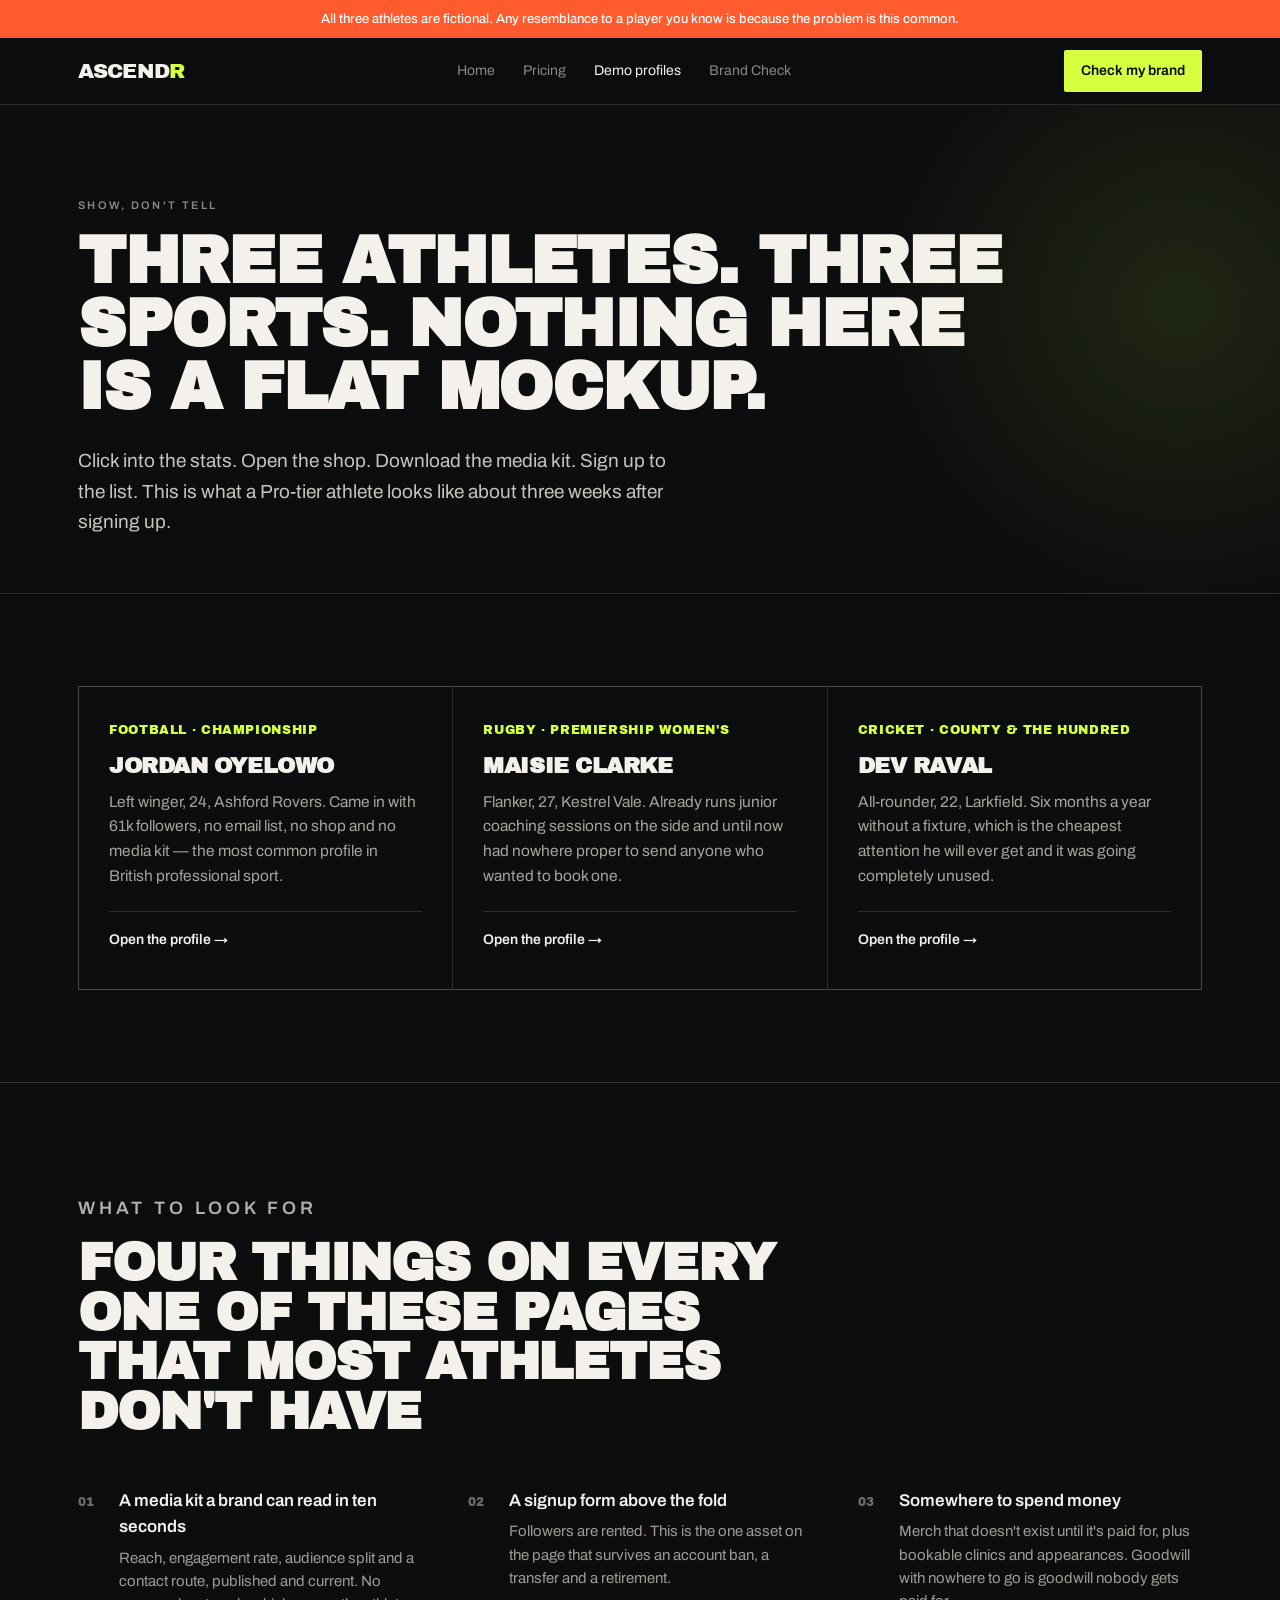
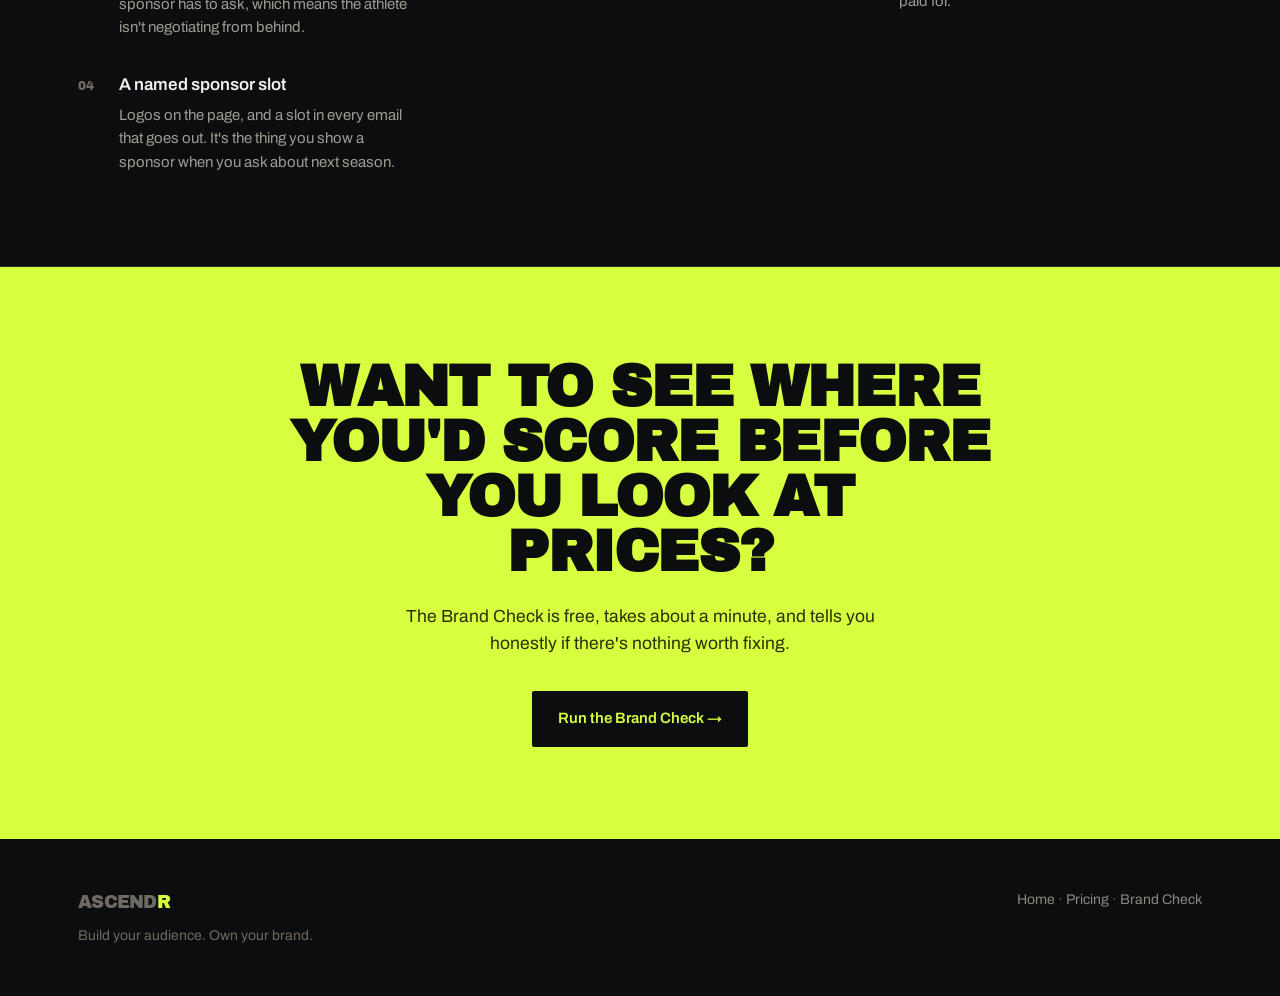
==== demo/index.html @ 395f6787 "Add pricing page with three tiers and squad/union rates" ====
<!DOCTYPE html>
<html lang="en">
<head>
<meta charset="utf-8">
<meta name="viewport" content="width=device-width, initial-scale=1">
<title>Demo profiles — Ascendr</title>
<link rel="preconnect" href="https://fonts.googleapis.com">
<link rel="preconnect" href="https://fonts.gstatic.com" crossorigin>
<link href="https://fonts.googleapis.com/css2?family=Archivo:wght@400;500;600&family=Archivo+Black&display=swap" rel="stylesheet">
<link rel="stylesheet" href="../assets/style.css">
</head>
<body>

<div class="demobar">All three athletes are fictional. Any resemblance to a player you know is because the problem is this common.</div>

<nav>
  <div class="wrap nav-in">
    <a class="logo" href="../index.html">Ascend<span>r</span></a>
    <div class="nav-links">
      <a href="../index.html">Home</a>
      <a href="../pricing.html">Pricing</a>
      <a href="index.html" class="on">Demo profiles</a>
      <a href="../check.html">Brand Check</a>
    </div>
    <a class="nav-cta" href="../check.html">Check my brand</a>
  </div>
</nav>

<header class="hero" style="padding-bottom:56px">
  <div class="wrap">
    <p class="eyebrow">Show, don't tell</p>
    <h1 style="font-size:clamp(34px,5.6vw,66px);margin-top:16px;max-width:22ch">Three athletes. Three sports. Nothing here is a flat mockup.</h1>
    <p class="hero-sub">
      Click into the stats. Open the shop. Download the media kit. Sign up to the list.
      This is what a Pro-tier athlete looks like about three weeks after signing up.
    </p>
  </div>
</header>

<section>
  <div class="wrap">
    <div class="grid g3">
      <a class="card" href="jordan-oyelowo.html" style="text-decoration:none">
        <div class="card-n">FOOTBALL · CHAMPIONSHIP</div>
        <h3>Jordan Oyelowo</h3>
        <p>Left winger, 24, Ashford Rovers. Came in with 61k followers, no email list, no shop and no media kit — the most common profile in British professional sport.</p>
        <div class="price">Open the profile →</div>
      </a>
      <a class="card" href="maisie-clarke.html" style="text-decoration:none">
        <div class="card-n">RUGBY · PREMIERSHIP WOMEN'S</div>
        <h3>Maisie Clarke</h3>
        <p>Flanker, 27, Kestrel Vale. Already runs junior coaching sessions on the side and until now had nowhere proper to send anyone who wanted to book one.</p>
        <div class="price">Open the profile →</div>
      </a>
      <a class="card" href="dev-raval.html" style="text-decoration:none">
        <div class="card-n">CRICKET · COUNTY &amp; THE HUNDRED</div>
        <h3>Dev Raval</h3>
        <p>All-rounder, 22, Larkfield. Six months a year without a fixture, which is the cheapest attention he will ever get and it was going completely unused.</p>
        <div class="price">Open the profile →</div>
      </a>
    </div>
  </div>
</section>

<section>
  <div class="wrap">
    <div class="sec-head">
      <p class="eyebrow">What to look for</p>
      <h2>Four things on every one of these pages that most athletes don't have</h2>
    </div>
    <div class="checks">
      <div class="check"><div class="check-n">01</div><div><h4>A media kit a brand can read in ten seconds</h4><p>Reach, engagement rate, audience split and a contact route, published and current. No sponsor has to ask, which means the athlete isn't negotiating from behind.</p></div></div>
      <div class="check"><div class="check-n">02</div><div><h4>A signup form above the fold</h4><p>Followers are rented. This is the one asset on the page that survives an account ban, a transfer and a retirement.</p></div></div>
      <div class="check"><div class="check-n">03</div><div><h4>Somewhere to spend money</h4><p>Merch that doesn't exist until it's paid for, plus bookable clinics and appearances. Goodwill with nowhere to go is goodwill nobody gets paid for.</p></div></div>
      <div class="check"><div class="check-n">04</div><div><h4>A named sponsor slot</h4><p>Logos on the page, and a slot in every email that goes out. It's the thing you show a sponsor when you ask about next season.</p></div></div>
    </div>
  </div>
</section>

<section class="cta">
  <div class="wrap">
    <h2>Want to see where you'd score before you look at prices?</h2>
    <p>The Brand Check is free, takes about a minute, and tells you honestly if there's nothing worth fixing.</p>
    <a class="btn" href="../check.html">Run the Brand Check →</a>
  </div>
</section>

<footer>
  <div class="wrap foot-in">
    <div>
      <div class="logo" style="font-size:18px;margin-bottom:8px">Ascend<span>r</span></div>
      <div>Build your audience. Own your brand.</div>
    </div>
    <div style="text-align:right"><a href="../index.html">Home</a> · <a href="../pricing.html">Pricing</a> · <a href="../check.html">Brand Check</a></div>
  </div>
</footer>

</body>
</html>
---- assets/style.css ----
/* Ascendr — shared stylesheet */
:root{
  --ink:#0B0D0E; --ink-2:#14181A; --ink-3:#1C2124;
  --paper:#F4F1EC; --paper-2:#E7E2D9;
  --muted:#8C8880; --muted-d:#6E6A63;
  --accent:#D6FF3F; --accent-2:#FF5B2E; --good:#5BE49B;
  --line:rgba(244,241,236,.14); --line-d:rgba(11,13,14,.13);
  --max:1180px;
}
*{box-sizing:border-box;margin:0;padding:0}
html{scroll-behavior:smooth}
body{background:var(--ink);color:var(--paper);font-family:'Archivo',system-ui,-apple-system,sans-serif;font-size:17px;line-height:1.55;-webkit-font-smoothing:antialiased}
.wrap{max-width:var(--max);margin:0 auto;padding:0 28px}
h1,h2,h3,.blk{font-family:'Archivo Black','Archivo',sans-serif;font-weight:900;letter-spacing:-.02em;line-height:.95;text-transform:uppercase}
a{color:inherit}
img{max-width:100%;display:block}

.eyebrow{font-size:11px;letter-spacing:.22em;text-transform:uppercase;color:var(--muted);font-weight:600}
.btn{display:inline-flex;align-items:center;gap:10px;background:var(--accent);color:var(--ink);padding:16px 26px;border-radius:2px;font-weight:600;font-size:15px;text-decoration:none;border:0;cursor:pointer;font-family:inherit;transition:transform .15s ease,background .15s ease}
.btn:hover{transform:translateY(-2px);background:#E4FF6B}
.btn-ghost{display:inline-flex;align-items:center;gap:10px;border:1px solid var(--line);color:var(--paper);padding:16px 26px;border-radius:2px;font-weight:600;font-size:15px;text-decoration:none;background:none;cursor:pointer;font-family:inherit;transition:border-color .15s ease}
.btn-ghost:hover{border-color:var(--paper)}
.btn-sm{padding:11px 18px;font-size:14px}

/* DEMO BANNER */
.demobar{background:var(--accent-2);color:#fff;text-align:center;font-size:13px;padding:9px 20px;font-weight:500}
.demobar a{color:#fff;text-decoration:underline;text-underline-offset:2px}

/* NAV */
nav{position:sticky;top:0;z-index:50;background:rgba(11,13,14,.88);backdrop-filter:blur(14px);border-bottom:1px solid var(--line)}
.nav-in{display:flex;align-items:center;justify-content:space-between;height:66px;gap:20px}
.logo{font-family:'Archivo Black',sans-serif;font-size:21px;letter-spacing:-.04em;text-transform:uppercase;text-decoration:none}
.logo span{color:var(--accent)}
.nav-links{display:flex;gap:28px;align-items:center;font-size:14px;color:var(--muted)}
.nav-links a{text-decoration:none;transition:color .15s}
.nav-links a:hover,.nav-links a.on{color:var(--paper)}
.nav-cta{background:var(--accent);color:var(--ink);padding:10px 17px;border-radius:2px;font-weight:600;text-decoration:none;font-size:14px;white-space:nowrap}

/* HERO */
header.hero{padding:92px 0 80px;border-bottom:1px solid var(--line);position:relative;overflow:hidden}
header.hero:after{content:"";position:absolute;right:-260px;top:-160px;width:720px;height:720px;background:radial-gradient(circle,rgba(214,255,63,.10),transparent 62%);pointer-events:none}
.hero-tag{display:inline-flex;align-items:center;gap:9px;font-size:12px;color:var(--muted);border:1px solid var(--line);padding:7px 14px;border-radius:100px;margin-bottom:32px}
.dot{width:6px;height:6px;border-radius:50%;background:var(--accent);display:inline-block}
.dot.live{animation:pulse 1.8s infinite}
@keyframes pulse{0%,100%{opacity:1}50%{opacity:.25}}
h1{font-size:clamp(42px,7.2vw,94px);max-width:16ch}
h1 em{font-style:normal;color:var(--accent)}
.hero-sub{margin-top:28px;max-width:56ch;font-size:19px;color:#C9C4BB;line-height:1.6}
.hero-btns{margin-top:38px;display:flex;gap:14px;flex-wrap:wrap}
.hero-note{margin-top:20px;font-size:13.5px;color:var(--muted-d)}

/* MARQUEE */
.strip{border-bottom:1px solid var(--line);padding:19px 0;overflow:hidden;white-space:nowrap}
.strip-in{display:inline-block;animation:slide 36s linear infinite;font-size:12px;letter-spacing:.24em;color:var(--muted-d);text-transform:uppercase;font-weight:600}
.strip-in b{color:var(--paper);font-weight:600}
.strip-in span{padding:0 24px}
@keyframes slide{from{transform:translateX(0)}to{transform:translateX(-50%)}}

/* SECTIONS */
section{padding:92px 0;border-bottom:1px solid var(--line)}
.sec-head{max-width:70ch;margin-bottom:52px}
.sec-head h2{font-size:clamp(29px,4.2vw,52px);margin-top:16px}
.sec-head p{margin-top:20px;color:#B5B0A7;font-size:18px;max-width:60ch}

/* LIGHT SECTION */
.light{background:var(--paper);color:var(--ink);border-bottom:none}
.light .eyebrow{color:var(--muted-d)}
.truth-quote{font-family:'Archivo Black',sans-serif;text-transform:uppercase;font-size:clamp(29px,4.8vw,58px);line-height:1;letter-spacing:-.025em;max-width:20ch;margin-top:18px}
.truth-quote b{color:var(--accent-2)}
.truth-body{margin-top:32px;max-width:56ch;color:#3A3833;font-size:18px}
.truth-body p+p{margin-top:15px}

/* CARD GRID */
.grid{display:grid;gap:1px;background:var(--line);border:1px solid var(--line)}
.g2{grid-template-columns:repeat(auto-fit,minmax(320px,1fr))}
.g3{grid-template-columns:repeat(auto-fit,minmax(280px,1fr))}
.card{background:var(--ink);padding:34px 30px 38px;transition:background .18s ease}
.card:hover{background:var(--ink-2)}
.card-n{font-family:'Archivo Black',sans-serif;font-size:12.5px;color:var(--accent);letter-spacing:.05em}
.card h3{font-size:22px;margin:15px 0 13px}
.card p{color:#A9A49B;font-size:15.5px;line-height:1.6}
.card .price{margin-top:22px;padding-top:17px;border-top:1px solid var(--line);font-size:14px;color:var(--paper);font-weight:600}
.card .price span{color:var(--muted-d);font-weight:400}
.card.feat{background:var(--ink-2);outline:1px solid rgba(214,255,63,.35);outline-offset:-1px}

/* CHECKLIST */
.checks{display:grid;grid-template-columns:repeat(auto-fit,minmax(300px,1fr));gap:32px 46px}
.check{display:flex;gap:17px;align-items:flex-start}
.check-n{font-family:'Archivo Black',sans-serif;font-size:12px;color:var(--muted-d);padding-top:5px;min-width:24px}
.check h4{font-size:17px;font-weight:600;margin-bottom:6px}
.check p{color:#A09B93;font-size:15px;line-height:1.55}

/* TABLE */
.cmp{width:100%;border-collapse:collapse;font-size:15.5px}
.cmp th{text-align:left;font-size:11px;letter-spacing:.18em;text-transform:uppercase;color:var(--muted-d);font-weight:600;padding:0 18px 15px 0;border-bottom:1px solid var(--line)}
.cmp td{padding:19px 18px 19px 0;border-bottom:1px solid var(--line);vertical-align:top;color:#B5B0A7}
.cmp td:first-child{color:var(--paper);font-weight:600}
.cmp tr.us td{color:var(--paper)}
.cmp tr.us td:first-child{color:var(--accent)}
.cut{color:var(--accent-2);font-weight:600}
.keep{color:var(--accent);font-weight:600}

/* CTA */
.cta{background:var(--accent);color:var(--ink);text-align:center;border-bottom:none}
.cta h2{font-size:clamp(29px,5vw,58px);max-width:18ch;margin:0 auto}
.cta p{margin:24px auto 0;max-width:50ch;color:#2C3006;font-size:17.5px}
.cta .btn{background:var(--ink);color:var(--accent);margin-top:34px}
.cta .btn:hover{background:#22282A}
.cta small{display:block;margin-top:20px;color:#4A4F14;font-size:13.5px}

footer{padding:50px 0;font-size:14px;color:var(--muted-d)}
.foot-in{display:flex;justify-content:space-between;gap:24px;flex-wrap:wrap;align-items:flex-start}
.foot-in a{color:var(--muted);text-decoration:none}
.foot-in a:hover{color:var(--paper)}

/* ===== BRAND CHECK ===== */
.checkbox-form{display:flex;gap:12px;flex-wrap:wrap;margin-top:8px}
.field{flex:1 1 320px;position:relative}
.field input{width:100%;background:var(--ink-2);border:1px solid var(--line);color:var(--paper);padding:17px 18px;font-family:inherit;font-size:16px;border-radius:2px;outline:none}
.field input:focus{border-color:var(--accent)}
.field input::placeholder{color:var(--muted-d)}
.hint{margin-top:12px;font-size:13.5px;color:var(--muted-d)}
.hint b{color:var(--muted);font-weight:500}
.chips{display:flex;gap:8px;flex-wrap:wrap;margin-top:16px}
.chip{background:var(--ink-2);border:1px solid var(--line);color:var(--muted);font-size:13px;padding:7px 13px;border-radius:100px;cursor:pointer;font-family:inherit;transition:.15s}
.chip:hover{border-color:var(--accent);color:var(--paper)}

#stage{margin-top:44px}
.hidden{display:none !important}
.crawl{border:1px solid var(--line);background:var(--ink-2);padding:30px}
.crawl-line{display:flex;align-items:center;gap:12px;font-size:14.5px;color:var(--muted-d);padding:7px 0;font-variant-numeric:tabular-nums}
.crawl-line.done{color:var(--paper)}
.crawl-line .tick{width:16px;color:var(--accent)}
.bar{height:3px;background:var(--line);margin-top:20px;overflow:hidden}
.bar i{display:block;height:100%;background:var(--accent);width:0;transition:width .35s ease}

/* REPORT */
.report{border:1px solid var(--line)}
.rep-top{display:flex;flex-wrap:wrap;gap:30px;align-items:center;justify-content:space-between;padding:32px;background:var(--ink-2);border-bottom:1px solid var(--line)}
.score-ring{position:relative;width:132px;height:132px;flex:0 0 auto}
.score-ring svg{transform:rotate(-90deg)}
.score-ring .val{position:absolute;inset:0;display:flex;flex-direction:column;align-items:center;justify-content:center}
.score-ring .val b{font-family:'Archivo Black',sans-serif;font-size:38px;line-height:1}
.score-ring .val small{font-size:10px;letter-spacing:.18em;color:var(--muted-d);text-transform:uppercase;margin-top:3px}
.rep-who h3{font-size:26px}
.rep-who .sub{color:var(--muted);font-size:15px;margin-top:8px}
.verdict{margin-top:14px;font-size:16.5px;color:var(--paper);max-width:46ch;line-height:1.5}
.pillar{padding:26px 32px;border-bottom:1px solid var(--line)}
.pillar:last-child{border-bottom:none}
.p-head{display:flex;align-items:center;gap:16px;flex-wrap:wrap}
.p-head h4{font-size:16.5px;font-weight:600;flex:1 1 auto}
.p-score{font-family:'Archivo Black',sans-serif;font-size:15px;min-width:52px;text-align:right}
.pbar{height:6px;background:rgba(244,241,236,.09);margin-top:14px;overflow:hidden;border-radius:99px}
.pbar i{display:block;height:100%;width:0;border-radius:99px;transition:width .9s cubic-bezier(.2,.8,.2,1)}
.evidence{margin-top:14px;font-size:14.5px;color:#A09B93;line-height:1.6;border-left:2px solid var(--line);padding-left:14px}
.evidence b{color:var(--paper);font-weight:600}
.s-bad{color:var(--accent-2)} .fill-bad{background:var(--accent-2)}
.s-mid{color:#FFC93F} .fill-mid{background:#FFC93F}
.s-good{color:var(--good)} .fill-good{background:var(--good)}
.rep-foot{padding:32px;background:var(--ink-2);border-top:1px solid var(--line)}
.rep-foot .blk{font-size:19px;margin-bottom:12px}
.rep-foot p{color:#A9A49B;max-width:64ch;font-size:15.5px}
.money{margin-top:24px;display:grid;grid-template-columns:repeat(auto-fit,minmax(190px,1fr));gap:1px;background:var(--line);border:1px solid var(--line)}
.money div{background:var(--ink);padding:20px}
.money b{display:block;font-family:'Archivo Black',sans-serif;font-size:24px;color:var(--accent)}
.money span{font-size:13px;color:var(--muted-d);display:block;margin-top:6px;line-height:1.45}

/* ===== ATHLETE PROFILE DEMO ===== */
.ap-nav{background:#101315;border-bottom:1px solid var(--line)}
.ap-nav .nav-in{height:62px}
.ap-name{font-family:'Archivo Black',sans-serif;font-size:17px;letter-spacing:-.03em;text-transform:uppercase;text-decoration:none}
.ap-hero{padding:74px 0 64px;border-bottom:1px solid var(--line);background:linear-gradient(160deg,#14181A,#0B0D0E 62%)}
.ap-pos{font-size:12px;letter-spacing:.2em;text-transform:uppercase;color:var(--accent);font-weight:600}
.ap-hero h1{font-size:clamp(38px,6.4vw,80px);margin-top:16px}
.ap-club{margin-top:18px;color:#B5B0A7;font-size:18px}
.ap-actions{margin-top:32px;display:flex;gap:12px;flex-wrap:wrap}
.stats{display:grid;grid-template-columns:repeat(auto-fit,minmax(130px,1fr));gap:1px;background:var(--line);border:1px solid var(--line);margin-top:44px}
.stat{background:var(--ink);padding:22px 20px}
.stat b{font-family:'Archivo Black',sans-serif;font-size:30px;display:block;line-height:1}
.stat span{font-size:11px;letter-spacing:.14em;text-transform:uppercase;color:var(--muted-d);display:block;margin-top:9px}
.prose{max-width:62ch;color:#B5B0A7;font-size:17.5px}
.prose p+p{margin-top:16px}
.kit{display:grid;grid-template-columns:repeat(auto-fit,minmax(150px,1fr));gap:1px;background:var(--line);border:1px solid var(--line)}
.kit div{background:var(--ink-2);padding:22px}
.kit b{display:block;font-family:'Archivo Black',sans-serif;font-size:23px;color:var(--paper)}
.kit span{font-size:11px;letter-spacing:.14em;text-transform:uppercase;color:var(--muted-d);display:block;margin-top:8px}
.shop{display:grid;grid-template-columns:repeat(auto-fit,minmax(210px,1fr));gap:20px}
.item{border:1px solid var(--line);background:var(--ink-2)}
.item .ph{height:180px;display:flex;align-items:center;justify-content:center;font-family:'Archivo Black',sans-serif;font-size:13px;letter-spacing:.1em;color:rgba(244,241,236,.28);background:repeating-linear-gradient(45deg,#181D20,#181D20 12px,#14181A 12px,#14181A 24px);text-align:center;padding:16px}
.item .meta{padding:16px 18px}
.item .meta b{display:block;font-size:15px;font-weight:600}
.item .meta span{display:block;color:var(--accent);font-size:14px;margin-top:6px}
.signup{border:1px solid var(--line);background:var(--ink-2);padding:34px}
.sponsors{display:flex;gap:14px;flex-wrap:wrap;margin-top:24px}
.sp{border:1px solid var(--line);padding:16px 24px;font-family:'Archivo Black',sans-serif;font-size:13px;letter-spacing:.08em;color:rgba(244,241,236,.5)}
.note-ok{color:var(--good);font-size:14px;margin-top:14px}

.tiny{font-size:13px;color:var(--muted-d)}
@media (max-width:700px){
  .nav-links{display:none}
  section{padding:64px 0}
  header.hero{padding:58px 0 52px}
  .rep-top{padding:24px}
  .pillar{padding:22px 24px}
  .cmp{font-size:14px}
}
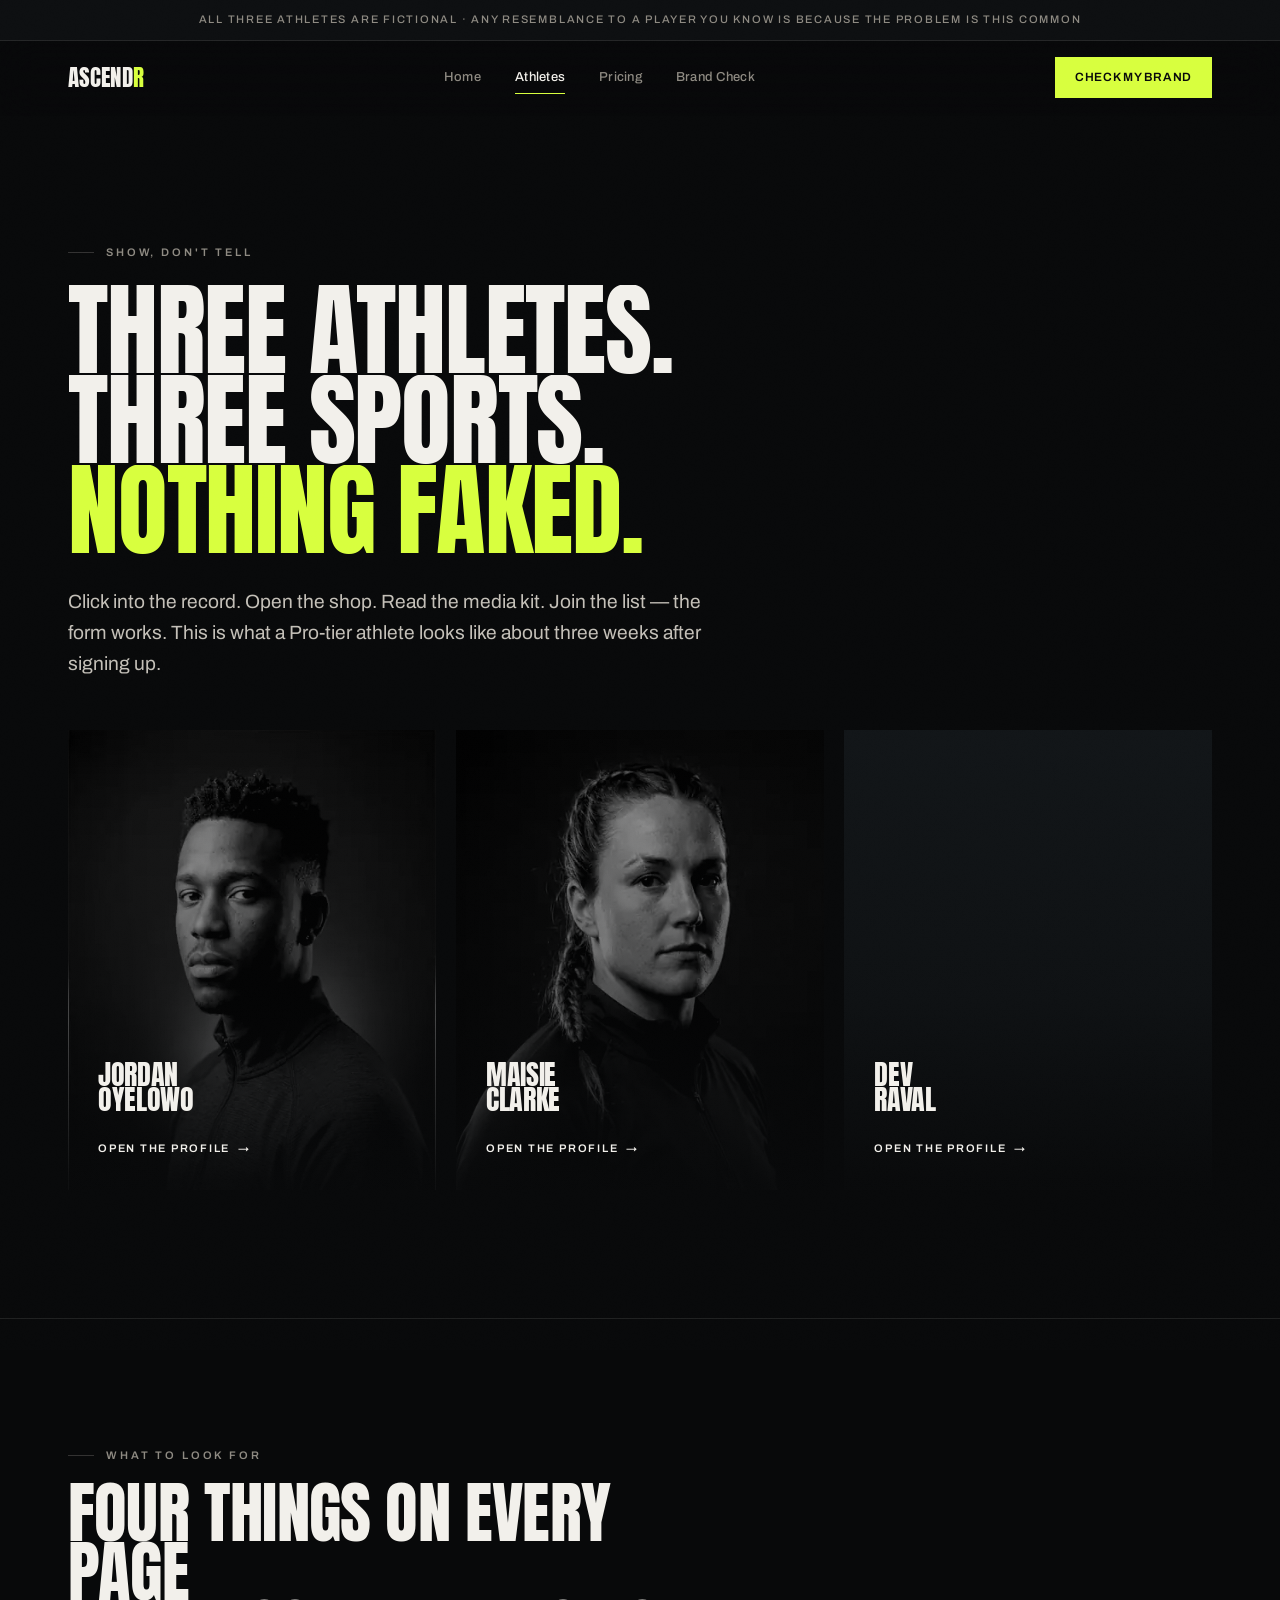
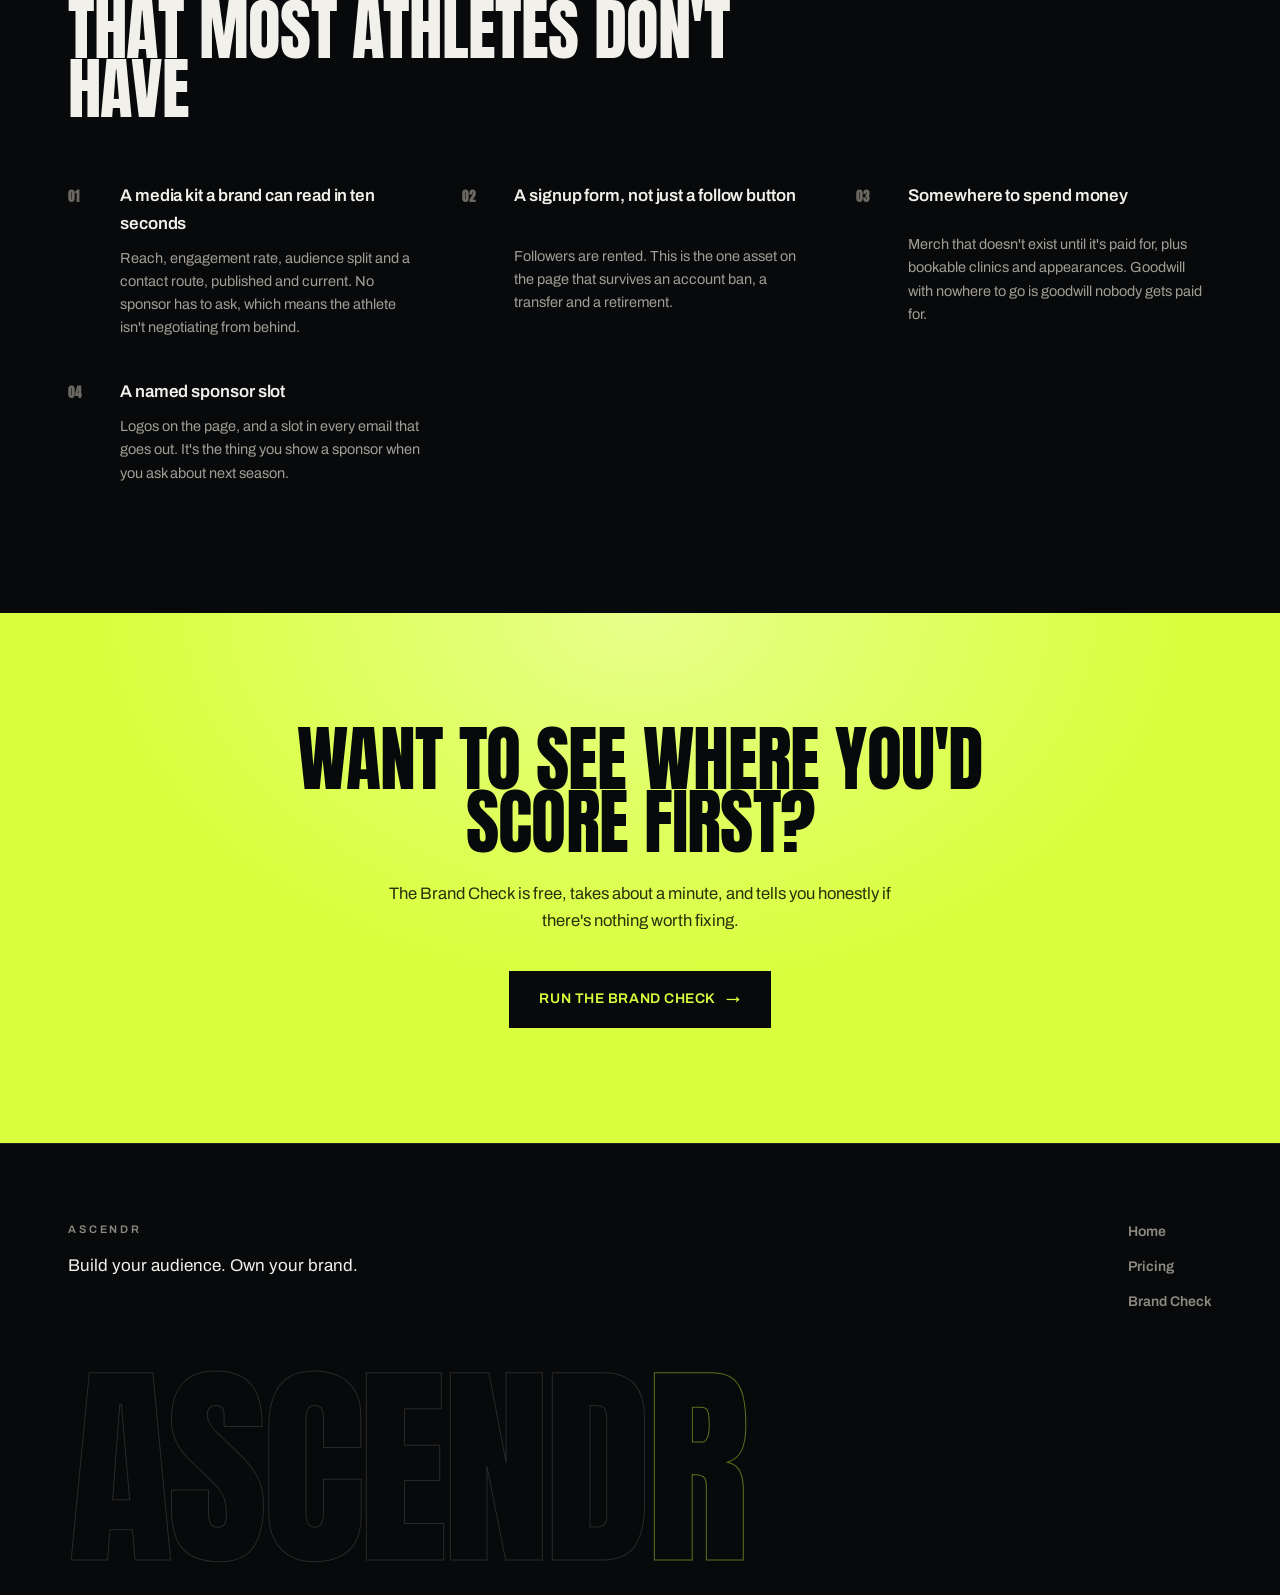
==== commit 388b4be2: "Rebuild landing, Brand Check and demo index pages" ====
--- a/demo/index.html
+++ b/demo/index.html
@@ -3,97 +3,121 @@
 <head>
 <meta charset="utf-8">
 <meta name="viewport" content="width=device-width, initial-scale=1">
-<title>Demo profiles — Ascendr</title>
+<title>The athletes — Ascendr</title>
+<meta name="description" content="Three athletes, three sports, three fully built profiles. Nothing here is a flat mockup.">
+<meta name="theme-color" content="#08090A">
 <link rel="preconnect" href="https://fonts.googleapis.com">
 <link rel="preconnect" href="https://fonts.gstatic.com" crossorigin>
-<link href="https://fonts.googleapis.com/css2?family=Archivo:wght@400;500;600&family=Archivo+Black&display=swap" rel="stylesheet">
+<link href="https://fonts.googleapis.com/css2?family=Anton&family=Archivo:wght@400;500;600&family=Instrument+Serif:ital@1&display=swap" rel="stylesheet">
+<link rel="stylesheet" href="../assets/img.css">
 <link rel="stylesheet" href="../assets/style.css">
 </head>
 <body>
 
-<div class="demobar">All three athletes are fictional. Any resemblance to a player you know is because the problem is this common.</div>
+<div class="demobar">All three athletes are fictional · any resemblance to a player you know is because the problem is this common</div>
 
-<nav>
+<nav class="nav">
   <div class="wrap nav-in">
-    <a class="logo" href="../index.html">Ascend<span>r</span></a>
+    <a class="mark" href="../index.html">ASCEND<i>R</i></a>
     <div class="nav-links">
       <a href="../index.html">Home</a>
+      <a href="index.html" class="on">Athletes</a>
       <a href="../pricing.html">Pricing</a>
-      <a href="index.html" class="on">Demo profiles</a>
       <a href="../check.html">Brand Check</a>
     </div>
     <a class="nav-cta" href="../check.html">Check my brand</a>
   </div>
 </nav>
 
-<header class="hero" style="padding-bottom:56px">
+<header class="sec" style="padding-bottom:clamp(36px,4vw,52px)">
   <div class="wrap">
-    <p class="eyebrow">Show, don't tell</p>
-    <h1 style="font-size:clamp(34px,5.6vw,66px);margin-top:16px;max-width:22ch">Three athletes. Three sports. Nothing here is a flat mockup.</h1>
-    <p class="hero-sub">
-      Click into the stats. Open the shop. Download the media kit. Sign up to the list.
+    <p class="eyebrow" style="margin-bottom:24px">Show, don't tell</p>
+    <h1 data-lines style="max-width:18ch">
+      <span class="mline"><span>Three athletes.</span></span>
+      <span class="mline"><span>Three sports.</span></span>
+      <span class="mline"><span class="lime">Nothing faked.</span></span>
+    </h1>
+    <p class="lede" data-rv="0.45" style="margin-top:30px">
+      Click into the record. Open the shop. Read the media kit. Join the list — the form works.
       This is what a Pro-tier athlete looks like about three weeks after signing up.
     </p>
   </div>
 </header>
 
-<section>
+<section class="sec" style="padding-top:0;border-top:none">
   <div class="wrap">
-    <div class="grid g3">
-      <a class="card" href="jordan-oyelowo.html" style="text-decoration:none">
-        <div class="card-n">FOOTBALL · CHAMPIONSHIP</div>
-        <h3>Jordan Oyelowo</h3>
-        <p>Left winger, 24, Ashford Rovers. Came in with 61k followers, no email list, no shop and no media kit — the most common profile in British professional sport.</p>
-        <div class="price">Open the profile →</div>
+    <div class="roster">
+      <a class="ath" href="jordan-oyelowo.html" data-rv="0.05">
+        <div class="ath-img j"></div>
+        <div class="ath-txt">
+          <p class="ath-tag">Football · Championship</p>
+          <h3>Jordan<br>Oyelowo</h3>
+          <p>Left winger, 24, Ashford Rovers. Came in with 61k followers, no email list, no shop and no media kit — the most common profile in British professional sport.</p>
+          <span class="ath-go">Open the profile <span class="arw">→</span></span>
+        </div>
       </a>
-      <a class="card" href="maisie-clarke.html" style="text-decoration:none">
-        <div class="card-n">RUGBY · PREMIERSHIP WOMEN'S</div>
-        <h3>Maisie Clarke</h3>
-        <p>Flanker, 27, Kestrel Vale. Already runs junior coaching sessions on the side and until now had nowhere proper to send anyone who wanted to book one.</p>
-        <div class="price">Open the profile →</div>
+      <a class="ath" href="maisie-clarke.html" data-rv="0.14">
+        <div class="ath-img m"></div>
+        <div class="ath-txt">
+          <p class="ath-tag">Rugby · Premiership Women's</p>
+          <h3>Maisie<br>Clarke</h3>
+          <p>Flanker, 27, Kestrel Vale. Already runs junior coaching on a Saturday and until now had nowhere proper to send anyone who wanted to book one.</p>
+          <span class="ath-go">Open the profile <span class="arw">→</span></span>
+        </div>
       </a>
-      <a class="card" href="dev-raval.html" style="text-decoration:none">
-        <div class="card-n">CRICKET · COUNTY &amp; THE HUNDRED</div>
-        <h3>Dev Raval</h3>
-        <p>All-rounder, 22, Larkfield. Six months a year without a fixture, which is the cheapest attention he will ever get and it was going completely unused.</p>
-        <div class="price">Open the profile →</div>
+      <a class="ath" href="dev-raval.html" data-rv="0.23">
+        <div class="ath-img d"></div>
+        <div class="ath-txt">
+          <p class="ath-tag">Cricket · County &amp; The Hundred</p>
+          <h3>Dev<br>Raval</h3>
+          <p>All-rounder, 22, Larkfield. Six months a year without a fixture, which is the cheapest attention he'll ever get and it was going completely unused.</p>
+          <span class="ath-go">Open the profile <span class="arw">→</span></span>
+        </div>
       </a>
     </div>
   </div>
 </section>
 
-<section>
+<section class="sec">
   <div class="wrap">
-    <div class="sec-head">
-      <p class="eyebrow">What to look for</p>
-      <h2>Four things on every one of these pages that most athletes don't have</h2>
+    <div class="shead">
+      <p class="eyebrow" data-rv>What to look for</p>
+      <h2 data-rv="0.06">Four things on every page<br>that most athletes don't have</h2>
     </div>
-    <div class="checks">
-      <div class="check"><div class="check-n">01</div><div><h4>A media kit a brand can read in ten seconds</h4><p>Reach, engagement rate, audience split and a contact route, published and current. No sponsor has to ask, which means the athlete isn't negotiating from behind.</p></div></div>
-      <div class="check"><div class="check-n">02</div><div><h4>A signup form above the fold</h4><p>Followers are rented. This is the one asset on the page that survives an account ban, a transfer and a retirement.</p></div></div>
-      <div class="check"><div class="check-n">03</div><div><h4>Somewhere to spend money</h4><p>Merch that doesn't exist until it's paid for, plus bookable clinics and appearances. Goodwill with nowhere to go is goodwill nobody gets paid for.</p></div></div>
-      <div class="check"><div class="check-n">04</div><div><h4>A named sponsor slot</h4><p>Logos on the page, and a slot in every email that goes out. It's the thing you show a sponsor when you ask about next season.</p></div></div>
+    <div class="six">
+      <div class="si" data-rv><b>01</b><h4>A media kit a brand can read in ten seconds</h4><p>Reach, engagement rate, audience split and a contact route, published and current. No sponsor has to ask, which means the athlete isn't negotiating from behind.</p></div>
+      <div class="si" data-rv="0.05"><b>02</b><h4>A signup form, not just a follow button</h4><p>Followers are rented. This is the one asset on the page that survives an account ban, a transfer and a retirement.</p></div>
+      <div class="si" data-rv="0.1"><b>03</b><h4>Somewhere to spend money</h4><p>Merch that doesn't exist until it's paid for, plus bookable clinics and appearances. Goodwill with nowhere to go is goodwill nobody gets paid for.</p></div>
+      <div class="si" data-rv="0.15"><b>04</b><h4>A named sponsor slot</h4><p>Logos on the page, and a slot in every email that goes out. It's the thing you show a sponsor when you ask about next season.</p></div>
     </div>
   </div>
 </section>
 
 <section class="cta">
   <div class="wrap">
-    <h2>Want to see where you'd score before you look at prices?</h2>
-    <p>The Brand Check is free, takes about a minute, and tells you honestly if there's nothing worth fixing.</p>
-    <a class="btn" href="../check.html">Run the Brand Check →</a>
+    <h2 data-rv>Want to see where you'd score first?</h2>
+    <p data-rv="0.06">The Brand Check is free, takes about a minute, and tells you honestly if there's nothing worth fixing.</p>
+    <a class="btn" href="../check.html" data-rv="0.12"><span>Run the Brand Check</span><span class="arw">→</span></a>
   </div>
 </section>
 
-<footer>
-  <div class="wrap foot-in">
-    <div>
-      <div class="logo" style="font-size:18px;margin-bottom:8px">Ascend<span>r</span></div>
-      <div>Build your audience. Own your brand.</div>
+<footer class="foot">
+  <div class="wrap">
+    <div class="foot-grid">
+      <div style="max-width:44ch">
+        <p class="eyebrow nb" style="margin-bottom:14px">Ascendr</p>
+        <p style="font-size:17px">Build your audience. Own your brand.</p>
+      </div>
+      <div class="foot-links">
+        <a href="../index.html" class="tl">Home</a>
+        <a href="../pricing.html" class="tl">Pricing</a>
+        <a href="../check.html" class="tl">Brand Check</a>
+      </div>
     </div>
-    <div style="text-align:right"><a href="../index.html">Home</a> · <a href="../pricing.html">Pricing</a> · <a href="../check.html">Brand Check</a></div>
+    <div class="foot-mark">ASCEND<i>R</i></div>
   </div>
 </footer>
 
+<script src="../assets/app.js"></script>
 </body>
 </html>
--- a/assets/img.css
+++ b/assets/img.css
@@ -0,0 +1,6 @@
+:root{
+  --img-hero:url([data-uri]);
+  --img-jordan:url([data-uri]);
+  --img-maisie:url([data-uri]);
+  --img-dev:url([data-uri]);
+}
--- a/assets/style.css
+++ b/assets/style.css
@@ -1,206 +1,484 @@
-/* Ascendr — shared stylesheet */
+/* ==========================================================================
+   ASCENDR — design system
+   Dark editorial / cinematic sports campaign.
+   Type: Anton (display) · Archivo (UI + body) · Instrument Serif (editorial)
+   ========================================================================== */
+
 :root{
-  --ink:#0B0D0E; --ink-2:#14181A; --ink-3:#1C2124;
-  --paper:#F4F1EC; --paper-2:#E7E2D9;
-  --muted:#8C8880; --muted-d:#6E6A63;
-  --accent:#D6FF3F; --accent-2:#FF5B2E; --good:#5BE49B;
-  --line:rgba(244,241,236,.14); --line-d:rgba(11,13,14,.13);
-  --max:1180px;
-}
-*{box-sizing:border-box;margin:0;padding:0}
-html{scroll-behavior:smooth}
-body{background:var(--ink);color:var(--paper);font-family:'Archivo',system-ui,-apple-system,sans-serif;font-size:17px;line-height:1.55;-webkit-font-smoothing:antialiased}
-.wrap{max-width:var(--max);margin:0 auto;padding:0 28px}
-h1,h2,h3,.blk{font-family:'Archivo Black','Archivo',sans-serif;font-weight:900;letter-spacing:-.02em;line-height:.95;text-transform:uppercase}
-a{color:inherit}
-img{max-width:100%;display:block}
-
-.eyebrow{font-size:11px;letter-spacing:.22em;text-transform:uppercase;color:var(--muted);font-weight:600}
-.btn{display:inline-flex;align-items:center;gap:10px;background:var(--accent);color:var(--ink);padding:16px 26px;border-radius:2px;font-weight:600;font-size:15px;text-decoration:none;border:0;cursor:pointer;font-family:inherit;transition:transform .15s ease,background .15s ease}
-.btn:hover{transform:translateY(-2px);background:#E4FF6B}
-.btn-ghost{display:inline-flex;align-items:center;gap:10px;border:1px solid var(--line);color:var(--paper);padding:16px 26px;border-radius:2px;font-weight:600;font-size:15px;text-decoration:none;background:none;cursor:pointer;font-family:inherit;transition:border-color .15s ease}
-.btn-ghost:hover{border-color:var(--paper)}
-.btn-sm{padding:11px 18px;font-size:14px}
-
-/* DEMO BANNER */
-.demobar{background:var(--accent-2);color:#fff;text-align:center;font-size:13px;padding:9px 20px;font-weight:500}
-.demobar a{color:#fff;text-decoration:underline;text-underline-offset:2px}
-
-/* NAV */
-nav{position:sticky;top:0;z-index:50;background:rgba(11,13,14,.88);backdrop-filter:blur(14px);border-bottom:1px solid var(--line)}
-.nav-in{display:flex;align-items:center;justify-content:space-between;height:66px;gap:20px}
-.logo{font-family:'Archivo Black',sans-serif;font-size:21px;letter-spacing:-.04em;text-transform:uppercase;text-decoration:none}
-.logo span{color:var(--accent)}
-.nav-links{display:flex;gap:28px;align-items:center;font-size:14px;color:var(--muted)}
-.nav-links a{text-decoration:none;transition:color .15s}
+  /* ink */
+  --ink:#08090A;
+  --ink-1:#0D0F11;
+  --ink-2:#13171A;
+  --ink-3:#1B2024;
+  --hair:rgba(240,238,233,.10);
+  --hair-2:rgba(240,238,233,.18);
+
+  /* paper */
+  --paper:#F2F0EB;
+  --paper-2:#E4E0D7;
+  --mute:#8E8A82;
+  --mute-2:#6B6862;
+
+  /* accent */
+  --lime:#D8FF3E;
+  --lime-d:#B9E017;
+  --ember:#FF5B2E;
+  --mint:#5BE49B;
+  --amber:#FFC93F;
+
+  --max:1240px;
+  --gut:clamp(20px,4vw,48px);
+
+  /* type scale */
+  --t-mega:clamp(52px,11.5vw,168px);
+  --t-h1:clamp(42px,8vw,110px);
+  --t-h2:clamp(32px,5.2vw,74px);
+  --t-h3:clamp(24px,3vw,38px);
+  --t-body:clamp(16px,1.05vw,18px);
+
+  --ease:cubic-bezier(.16,1,.3,1);
+  --ease-io:cubic-bezier(.65,.05,.36,1);
+}
+
+*,*::before,*::after{box-sizing:border-box;margin:0;padding:0}
+html{-webkit-text-size-adjust:100%}
+@media (prefers-reduced-motion:no-preference){html{scroll-behavior:smooth}}
+
+body{
+  background:var(--ink);
+  color:var(--paper);
+  font-family:'Archivo',system-ui,-apple-system,sans-serif;
+  font-size:var(--t-body);
+  line-height:1.6;
+  font-weight:400;
+  -webkit-font-smoothing:antialiased;
+  overflow-x:hidden;
+}
+
+a{color:inherit;text-decoration:none}
+img{display:block;max-width:100%}
+::selection{background:var(--lime);color:var(--ink)}
+
+.wrap{max-width:var(--max);margin:0 auto;padding:0 var(--gut)}
+.wide{max-width:1560px;margin:0 auto;padding:0 var(--gut)}
+
+/* ---------- FILM GRAIN ---------- */
+body::before{
+  content:"";position:fixed;inset:-50%;z-index:9998;pointer-events:none;
+  background-image:url("data:image/svg+xml,%3Csvg xmlns='http://www.w3.org/2000/svg' width='220' height='220'%3E%3Cfilter id='n'%3E%3CfeTurbulence type='fractalNoise' baseFrequency='.85' numOctaves='3' stitchTiles='stitch'/%3E%3CfeColorMatrix type='saturate' values='0'/%3E%3C/filter%3E%3Crect width='220' height='220' filter='url(%23n)' opacity='.55'/%3E%3C/svg%3E");
+  opacity:.048;mix-blend-mode:overlay;
+  animation:grain 6s steps(6) infinite;
+}
+@keyframes grain{
+  0%{transform:translate(0,0)}20%{transform:translate(-3%,2%)}40%{transform:translate(2%,-3%)}
+  60%{transform:translate(-2%,-2%)}80%{transform:translate(3%,1%)}100%{transform:translate(0,0)}
+}
+@media (prefers-reduced-motion:reduce){body::before{animation:none}}
+
+/* ---------- TYPE PRIMITIVES ---------- */
+.d1,.d2,.d3,h1,h2,h3{
+  font-family:'Anton','Archivo',sans-serif;font-weight:400;
+  text-transform:uppercase;line-height:.88;letter-spacing:-.012em;
+}
+.d1,h1{font-size:var(--t-h1)}
+.d2,h2{font-size:var(--t-h2)}
+.d3,h3{font-size:var(--t-h3)}
+.mega{font-family:'Anton',sans-serif;font-size:var(--t-mega);line-height:.82;text-transform:uppercase;letter-spacing:-.022em}
+
+.ser{font-family:'Instrument Serif',Georgia,serif;font-style:italic;text-transform:none;letter-spacing:-.01em;font-weight:400}
+.lime{color:var(--lime)}
+.ember{color:var(--ember)}
+
+.eyebrow{
+  font-size:11px;font-weight:600;letter-spacing:.26em;text-transform:uppercase;
+  color:var(--mute);display:flex;align-items:center;gap:12px;
+}
+.eyebrow::before{content:"";width:26px;height:1px;background:var(--hair-2);flex:0 0 auto}
+.eyebrow.nb::before{display:none}
+
+.lede{font-size:clamp(17px,1.5vw,22px);color:#C4C0B8;line-height:1.62;max-width:58ch}
+.tiny{font-size:12.5px;line-height:1.5;color:var(--mute-2);letter-spacing:.01em}
+
+/* ---------- BUTTONS ---------- */
+.btn,.ghost{
+  position:relative;display:inline-flex;align-items:center;gap:10px;
+  padding:17px 30px;font-family:'Archivo',sans-serif;font-size:14px;font-weight:600;
+  letter-spacing:.04em;text-transform:uppercase;border:0;cursor:pointer;
+  overflow:hidden;isolation:isolate;transition:color .4s var(--ease);
+}
+.btn{background:var(--lime);color:var(--ink)}
+.btn::after{
+  content:"";position:absolute;inset:0;z-index:-1;background:var(--paper);
+  transform:translateY(101%);transition:transform .5s var(--ease);
+}
+.btn:hover::after{transform:translateY(0)}
+.ghost{color:var(--paper);border:1px solid var(--hair-2);background:transparent}
+.ghost::after{
+  content:"";position:absolute;inset:0;z-index:-1;background:var(--paper);
+  transform:translateY(101%);transition:transform .5s var(--ease);
+}
+.ghost:hover{color:var(--ink);border-color:var(--paper)}
+.ghost:hover::after{transform:translateY(0)}
+.btn span,.ghost span{position:relative}
+.arw{transition:transform .4s var(--ease)}
+.btn:hover .arw,.ghost:hover .arw{transform:translateX(5px)}
+
+.tl{position:relative;font-weight:600;display:inline-block;padding-bottom:3px}
+.tl::after{content:"";position:absolute;left:0;bottom:0;width:100%;height:1px;background:currentColor;transform:scaleX(0);transform-origin:left;transition:transform .45s var(--ease)}
+.tl:hover::after{transform:scaleX(1)}
+
+/* ---------- DEMO STRIP ---------- */
+.demobar{
+  position:relative;z-index:60;background:var(--ink-1);border-bottom:1px solid var(--hair);
+  font-size:11px;letter-spacing:.16em;text-transform:uppercase;color:var(--mute);
+  text-align:center;padding:11px 20px;font-weight:500;
+}
+.demobar b{color:var(--paper);font-weight:600}
+.demobar a{color:var(--lime);border-bottom:1px solid rgba(216,255,62,.35)}
+
+/* ---------- NAV ---------- */
+.nav{
+  position:sticky;top:0;z-index:100;
+  background:rgba(8,9,10,.55);backdrop-filter:blur(20px) saturate(140%);
+  border-bottom:1px solid transparent;transition:background .4s,border-color .4s,height .4s;
+}
+.nav.stuck{background:rgba(8,9,10,.92);border-bottom-color:var(--hair)}
+.nav-in{display:flex;align-items:center;justify-content:space-between;height:74px;gap:24px}
+.mark{font-family:'Anton',sans-serif;font-size:23px;letter-spacing:.005em;text-transform:uppercase;line-height:1;display:flex;align-items:baseline}
+.mark i{color:var(--lime);font-style:normal}
+.nav-links{display:flex;gap:34px;font-size:13px;font-weight:500;letter-spacing:.02em;color:var(--mute)}
+.nav-links a{position:relative;transition:color .3s}
+.nav-links a::after{content:"";position:absolute;left:0;bottom:-6px;width:100%;height:1px;background:var(--lime);transform:scaleX(0);transform-origin:left;transition:transform .4s var(--ease)}
 .nav-links a:hover,.nav-links a.on{color:var(--paper)}
-.nav-cta{background:var(--accent);color:var(--ink);padding:10px 17px;border-radius:2px;font-weight:600;text-decoration:none;font-size:14px;white-space:nowrap}
-
-/* HERO */
-header.hero{padding:92px 0 80px;border-bottom:1px solid var(--line);position:relative;overflow:hidden}
-header.hero:after{content:"";position:absolute;right:-260px;top:-160px;width:720px;height:720px;background:radial-gradient(circle,rgba(214,255,63,.10),transparent 62%);pointer-events:none}
-.hero-tag{display:inline-flex;align-items:center;gap:9px;font-size:12px;color:var(--muted);border:1px solid var(--line);padding:7px 14px;border-radius:100px;margin-bottom:32px}
-.dot{width:6px;height:6px;border-radius:50%;background:var(--accent);display:inline-block}
-.dot.live{animation:pulse 1.8s infinite}
-@keyframes pulse{0%,100%{opacity:1}50%{opacity:.25}}
-h1{font-size:clamp(42px,7.2vw,94px);max-width:16ch}
-h1 em{font-style:normal;color:var(--accent)}
-.hero-sub{margin-top:28px;max-width:56ch;font-size:19px;color:#C9C4BB;line-height:1.6}
-.hero-btns{margin-top:38px;display:flex;gap:14px;flex-wrap:wrap}
-.hero-note{margin-top:20px;font-size:13.5px;color:var(--muted-d)}
-
-/* MARQUEE */
-.strip{border-bottom:1px solid var(--line);padding:19px 0;overflow:hidden;white-space:nowrap}
-.strip-in{display:inline-block;animation:slide 36s linear infinite;font-size:12px;letter-spacing:.24em;color:var(--muted-d);text-transform:uppercase;font-weight:600}
-.strip-in b{color:var(--paper);font-weight:600}
-.strip-in span{padding:0 24px}
-@keyframes slide{from{transform:translateX(0)}to{transform:translateX(-50%)}}
-
-/* SECTIONS */
-section{padding:92px 0;border-bottom:1px solid var(--line)}
-.sec-head{max-width:70ch;margin-bottom:52px}
-.sec-head h2{font-size:clamp(29px,4.2vw,52px);margin-top:16px}
-.sec-head p{margin-top:20px;color:#B5B0A7;font-size:18px;max-width:60ch}
-
-/* LIGHT SECTION */
-.light{background:var(--paper);color:var(--ink);border-bottom:none}
-.light .eyebrow{color:var(--muted-d)}
-.truth-quote{font-family:'Archivo Black',sans-serif;text-transform:uppercase;font-size:clamp(29px,4.8vw,58px);line-height:1;letter-spacing:-.025em;max-width:20ch;margin-top:18px}
-.truth-quote b{color:var(--accent-2)}
-.truth-body{margin-top:32px;max-width:56ch;color:#3A3833;font-size:18px}
-.truth-body p+p{margin-top:15px}
-
-/* CARD GRID */
-.grid{display:grid;gap:1px;background:var(--line);border:1px solid var(--line)}
-.g2{grid-template-columns:repeat(auto-fit,minmax(320px,1fr))}
-.g3{grid-template-columns:repeat(auto-fit,minmax(280px,1fr))}
-.card{background:var(--ink);padding:34px 30px 38px;transition:background .18s ease}
-.card:hover{background:var(--ink-2)}
-.card-n{font-family:'Archivo Black',sans-serif;font-size:12.5px;color:var(--accent);letter-spacing:.05em}
-.card h3{font-size:22px;margin:15px 0 13px}
-.card p{color:#A9A49B;font-size:15.5px;line-height:1.6}
-.card .price{margin-top:22px;padding-top:17px;border-top:1px solid var(--line);font-size:14px;color:var(--paper);font-weight:600}
-.card .price span{color:var(--muted-d);font-weight:400}
-.card.feat{background:var(--ink-2);outline:1px solid rgba(214,255,63,.35);outline-offset:-1px}
-
-/* CHECKLIST */
-.checks{display:grid;grid-template-columns:repeat(auto-fit,minmax(300px,1fr));gap:32px 46px}
-.check{display:flex;gap:17px;align-items:flex-start}
-.check-n{font-family:'Archivo Black',sans-serif;font-size:12px;color:var(--muted-d);padding-top:5px;min-width:24px}
-.check h4{font-size:17px;font-weight:600;margin-bottom:6px}
-.check p{color:#A09B93;font-size:15px;line-height:1.55}
-
-/* TABLE */
-.cmp{width:100%;border-collapse:collapse;font-size:15.5px}
-.cmp th{text-align:left;font-size:11px;letter-spacing:.18em;text-transform:uppercase;color:var(--muted-d);font-weight:600;padding:0 18px 15px 0;border-bottom:1px solid var(--line)}
-.cmp td{padding:19px 18px 19px 0;border-bottom:1px solid var(--line);vertical-align:top;color:#B5B0A7}
-.cmp td:first-child{color:var(--paper);font-weight:600}
-.cmp tr.us td{color:var(--paper)}
-.cmp tr.us td:first-child{color:var(--accent)}
-.cut{color:var(--accent-2);font-weight:600}
-.keep{color:var(--accent);font-weight:600}
-
-/* CTA */
-.cta{background:var(--accent);color:var(--ink);text-align:center;border-bottom:none}
-.cta h2{font-size:clamp(29px,5vw,58px);max-width:18ch;margin:0 auto}
-.cta p{margin:24px auto 0;max-width:50ch;color:#2C3006;font-size:17.5px}
-.cta .btn{background:var(--ink);color:var(--accent);margin-top:34px}
-.cta .btn:hover{background:#22282A}
-.cta small{display:block;margin-top:20px;color:#4A4F14;font-size:13.5px}
-
-footer{padding:50px 0;font-size:14px;color:var(--muted-d)}
-.foot-in{display:flex;justify-content:space-between;gap:24px;flex-wrap:wrap;align-items:flex-start}
-.foot-in a{color:var(--muted);text-decoration:none}
-.foot-in a:hover{color:var(--paper)}
-
-/* ===== BRAND CHECK ===== */
-.checkbox-form{display:flex;gap:12px;flex-wrap:wrap;margin-top:8px}
-.field{flex:1 1 320px;position:relative}
-.field input{width:100%;background:var(--ink-2);border:1px solid var(--line);color:var(--paper);padding:17px 18px;font-family:inherit;font-size:16px;border-radius:2px;outline:none}
-.field input:focus{border-color:var(--accent)}
-.field input::placeholder{color:var(--muted-d)}
-.hint{margin-top:12px;font-size:13.5px;color:var(--muted-d)}
-.hint b{color:var(--muted);font-weight:500}
-.chips{display:flex;gap:8px;flex-wrap:wrap;margin-top:16px}
-.chip{background:var(--ink-2);border:1px solid var(--line);color:var(--muted);font-size:13px;padding:7px 13px;border-radius:100px;cursor:pointer;font-family:inherit;transition:.15s}
-.chip:hover{border-color:var(--accent);color:var(--paper)}
-
-#stage{margin-top:44px}
-.hidden{display:none !important}
-.crawl{border:1px solid var(--line);background:var(--ink-2);padding:30px}
-.crawl-line{display:flex;align-items:center;gap:12px;font-size:14.5px;color:var(--muted-d);padding:7px 0;font-variant-numeric:tabular-nums}
-.crawl-line.done{color:var(--paper)}
-.crawl-line .tick{width:16px;color:var(--accent)}
-.bar{height:3px;background:var(--line);margin-top:20px;overflow:hidden}
-.bar i{display:block;height:100%;background:var(--accent);width:0;transition:width .35s ease}
-
-/* REPORT */
-.report{border:1px solid var(--line)}
-.rep-top{display:flex;flex-wrap:wrap;gap:30px;align-items:center;justify-content:space-between;padding:32px;background:var(--ink-2);border-bottom:1px solid var(--line)}
-.score-ring{position:relative;width:132px;height:132px;flex:0 0 auto}
-.score-ring svg{transform:rotate(-90deg)}
-.score-ring .val{position:absolute;inset:0;display:flex;flex-direction:column;align-items:center;justify-content:center}
-.score-ring .val b{font-family:'Archivo Black',sans-serif;font-size:38px;line-height:1}
-.score-ring .val small{font-size:10px;letter-spacing:.18em;color:var(--muted-d);text-transform:uppercase;margin-top:3px}
-.rep-who h3{font-size:26px}
-.rep-who .sub{color:var(--muted);font-size:15px;margin-top:8px}
-.verdict{margin-top:14px;font-size:16.5px;color:var(--paper);max-width:46ch;line-height:1.5}
-.pillar{padding:26px 32px;border-bottom:1px solid var(--line)}
-.pillar:last-child{border-bottom:none}
-.p-head{display:flex;align-items:center;gap:16px;flex-wrap:wrap}
-.p-head h4{font-size:16.5px;font-weight:600;flex:1 1 auto}
-.p-score{font-family:'Archivo Black',sans-serif;font-size:15px;min-width:52px;text-align:right}
-.pbar{height:6px;background:rgba(244,241,236,.09);margin-top:14px;overflow:hidden;border-radius:99px}
-.pbar i{display:block;height:100%;width:0;border-radius:99px;transition:width .9s cubic-bezier(.2,.8,.2,1)}
-.evidence{margin-top:14px;font-size:14.5px;color:#A09B93;line-height:1.6;border-left:2px solid var(--line);padding-left:14px}
-.evidence b{color:var(--paper);font-weight:600}
-.s-bad{color:var(--accent-2)} .fill-bad{background:var(--accent-2)}
-.s-mid{color:#FFC93F} .fill-mid{background:#FFC93F}
-.s-good{color:var(--good)} .fill-good{background:var(--good)}
-.rep-foot{padding:32px;background:var(--ink-2);border-top:1px solid var(--line)}
-.rep-foot .blk{font-size:19px;margin-bottom:12px}
-.rep-foot p{color:#A9A49B;max-width:64ch;font-size:15.5px}
-.money{margin-top:24px;display:grid;grid-template-columns:repeat(auto-fit,minmax(190px,1fr));gap:1px;background:var(--line);border:1px solid var(--line)}
-.money div{background:var(--ink);padding:20px}
-.money b{display:block;font-family:'Archivo Black',sans-serif;font-size:24px;color:var(--accent)}
-.money span{font-size:13px;color:var(--muted-d);display:block;margin-top:6px;line-height:1.45}
-
-/* ===== ATHLETE PROFILE DEMO ===== */
-.ap-nav{background:#101315;border-bottom:1px solid var(--line)}
-.ap-nav .nav-in{height:62px}
-.ap-name{font-family:'Archivo Black',sans-serif;font-size:17px;letter-spacing:-.03em;text-transform:uppercase;text-decoration:none}
-.ap-hero{padding:74px 0 64px;border-bottom:1px solid var(--line);background:linear-gradient(160deg,#14181A,#0B0D0E 62%)}
-.ap-pos{font-size:12px;letter-spacing:.2em;text-transform:uppercase;color:var(--accent);font-weight:600}
-.ap-hero h1{font-size:clamp(38px,6.4vw,80px);margin-top:16px}
-.ap-club{margin-top:18px;color:#B5B0A7;font-size:18px}
-.ap-actions{margin-top:32px;display:flex;gap:12px;flex-wrap:wrap}
-.stats{display:grid;grid-template-columns:repeat(auto-fit,minmax(130px,1fr));gap:1px;background:var(--line);border:1px solid var(--line);margin-top:44px}
-.stat{background:var(--ink);padding:22px 20px}
-.stat b{font-family:'Archivo Black',sans-serif;font-size:30px;display:block;line-height:1}
-.stat span{font-size:11px;letter-spacing:.14em;text-transform:uppercase;color:var(--muted-d);display:block;margin-top:9px}
-.prose{max-width:62ch;color:#B5B0A7;font-size:17.5px}
-.prose p+p{margin-top:16px}
-.kit{display:grid;grid-template-columns:repeat(auto-fit,minmax(150px,1fr));gap:1px;background:var(--line);border:1px solid var(--line)}
-.kit div{background:var(--ink-2);padding:22px}
-.kit b{display:block;font-family:'Archivo Black',sans-serif;font-size:23px;color:var(--paper)}
-.kit span{font-size:11px;letter-spacing:.14em;text-transform:uppercase;color:var(--muted-d);display:block;margin-top:8px}
-.shop{display:grid;grid-template-columns:repeat(auto-fit,minmax(210px,1fr));gap:20px}
-.item{border:1px solid var(--line);background:var(--ink-2)}
-.item .ph{height:180px;display:flex;align-items:center;justify-content:center;font-family:'Archivo Black',sans-serif;font-size:13px;letter-spacing:.1em;color:rgba(244,241,236,.28);background:repeating-linear-gradient(45deg,#181D20,#181D20 12px,#14181A 12px,#14181A 24px);text-align:center;padding:16px}
-.item .meta{padding:16px 18px}
-.item .meta b{display:block;font-size:15px;font-weight:600}
-.item .meta span{display:block;color:var(--accent);font-size:14px;margin-top:6px}
-.signup{border:1px solid var(--line);background:var(--ink-2);padding:34px}
-.sponsors{display:flex;gap:14px;flex-wrap:wrap;margin-top:24px}
-.sp{border:1px solid var(--line);padding:16px 24px;font-family:'Archivo Black',sans-serif;font-size:13px;letter-spacing:.08em;color:rgba(244,241,236,.5)}
-.note-ok{color:var(--good);font-size:14px;margin-top:14px}
-
-.tiny{font-size:13px;color:var(--muted-d)}
-@media (max-width:700px){
+.nav-links a:hover::after,.nav-links a.on::after{transform:scaleX(1)}
+.nav-cta{
+  background:var(--lime);color:var(--ink);padding:11px 20px;font-size:12px;font-weight:600;
+  letter-spacing:.06em;text-transform:uppercase;transition:background .3s,transform .3s var(--ease);
+}
+.nav-cta:hover{background:var(--paper);transform:translateY(-2px)}
+
+/* ---------- HERO ---------- */
+.hero{position:relative;min-height:min(94vh,940px);display:flex;align-items:flex-end;overflow:hidden;isolation:isolate}
+.hero-bg{position:absolute;inset:0;z-index:-2;background-image:var(--img-hero);background-size:cover;background-position:center 38%;
+  filter:contrast(1.14) saturate(.72) brightness(.86);
+  animation:kb 26s ease-out forwards;
+}
+@keyframes kb{from{transform:scale(1.14)}to{transform:scale(1)}}
+@media (prefers-reduced-motion:reduce){.hero-bg{animation:none;transform:scale(1)}}
+.hero-scrim{position:absolute;inset:0;z-index:-1;
+  background:
+    radial-gradient(120% 90% at 78% 22%, rgba(216,255,62,.10), transparent 58%),
+    linear-gradient(to top, var(--ink) 4%, rgba(8,9,10,.90) 32%, rgba(8,9,10,.55) 62%, rgba(8,9,10,.72) 100%);
+}
+.hero-in{position:relative;width:100%;padding:150px 0 76px}
+.hero h1{max-width:15ch}
+.hero .lede{margin-top:30px}
+.hero-cta{margin-top:40px;display:flex;gap:14px;flex-wrap:wrap}
+.hero-foot{margin-top:44px;padding-top:26px;border-top:1px solid var(--hair);display:flex;gap:38px;flex-wrap:wrap;align-items:baseline}
+.hero-foot p{font-size:11px;letter-spacing:.2em;text-transform:uppercase;color:var(--mute-2)}
+
+.pill{
+  display:inline-flex;align-items:center;gap:10px;font-size:11px;letter-spacing:.2em;text-transform:uppercase;
+  color:var(--paper);border:1px solid var(--hair-2);padding:9px 16px;border-radius:100px;
+  background:rgba(8,9,10,.4);backdrop-filter:blur(8px);margin-bottom:34px;font-weight:500;
+}
+.dot{width:6px;height:6px;border-radius:50%;background:var(--lime);box-shadow:0 0 0 0 rgba(216,255,62,.6);animation:ping 2.4s infinite}
+@keyframes ping{0%{box-shadow:0 0 0 0 rgba(216,255,62,.55)}70%{box-shadow:0 0 0 9px rgba(216,255,62,0)}100%{box-shadow:0 0 0 0 rgba(216,255,62,0)}}
+
+/* masked line reveal */
+.mline{display:block;overflow:hidden}
+.mline>span{display:block;transform:translateY(105%);transition:transform 1.05s var(--ease)}
+.ready .mline>span{transform:translateY(0)}
+.ready .mline:nth-child(2)>span{transition-delay:.1s}
+.ready .mline:nth-child(3)>span{transition-delay:.2s}
+.ready .mline:nth-child(4)>span{transition-delay:.3s}
+
+/* ---------- SCROLL REVEAL ---------- */
+[data-rv]{opacity:0;transform:translateY(26px);filter:blur(5px);transition:opacity .9s var(--ease),transform .9s var(--ease),filter .9s var(--ease)}
+[data-rv].in{opacity:1;transform:none;filter:none}
+@media (prefers-reduced-motion:reduce){[data-rv]{opacity:1;transform:none;filter:none}}
+
+/* ---------- MARQUEE ---------- */
+.mq{border-block:1px solid var(--hair);padding:18px 0;overflow:hidden;white-space:nowrap;background:var(--ink-1)}
+.mq-in{display:inline-block;animation:mq 42s linear infinite;font-size:11.5px;letter-spacing:.28em;text-transform:uppercase;color:var(--mute-2);font-weight:600}
+.mq-in b{color:var(--paper);font-weight:600}
+.mq-in em{color:var(--lime);font-style:normal;padding:0 22px}
+.mq-in span{padding-right:0}
+.mq-in>i{font-style:normal;padding:0 4px}
+@keyframes mq{from{transform:translateX(0)}to{transform:translateX(-50%)}}
+
+/* ---------- SECTIONS ---------- */
+.sec{padding:clamp(72px,10vw,150px) 0;position:relative}
+.sec+.sec{border-top:1px solid var(--hair)}
+.shead{max-width:74ch;margin-bottom:clamp(40px,5vw,72px)}
+.shead h2{margin-top:20px}
+.shead .lede{margin-top:24px}
+
+.band-light{background:var(--paper);color:var(--ink)}
+.band-light .eyebrow{color:var(--mute-2)}
+.band-light .eyebrow::before{background:rgba(8,9,10,.22)}
+
+/* ---------- THE BIG STATEMENT ---------- */
+.stmt{padding:clamp(80px,11vw,170px) 0}
+.stmt-q{font-family:'Anton',sans-serif;text-transform:uppercase;font-size:clamp(34px,6.4vw,96px);line-height:.9;letter-spacing:-.02em;max-width:19ch}
+.stmt-q .ser{font-size:1.04em;line-height:.95}
+.stmt-body{margin-top:clamp(34px,4vw,56px);max-width:60ch;font-size:clamp(16.5px,1.25vw,19.5px);color:#3D3B36;line-height:1.68}
+.stmt-body p+p{margin-top:18px}
+.stmt-body strong{color:var(--ink);font-weight:600}
+.rule-num{display:flex;gap:clamp(24px,5vw,80px);flex-wrap:wrap;margin-top:clamp(40px,5vw,70px);padding-top:34px;border-top:1px solid rgba(8,9,10,.16)}
+.rule-num div{min-width:150px}
+.rule-num b{font-family:'Anton',sans-serif;font-size:clamp(38px,4.6vw,64px);line-height:1;display:block;letter-spacing:-.02em}
+.rule-num span{display:block;margin-top:10px;font-size:11px;letter-spacing:.18em;text-transform:uppercase;color:var(--mute-2);max-width:22ch}
+
+/* ---------- ATHLETE CARDS ---------- */
+.roster{display:grid;grid-template-columns:repeat(auto-fit,minmax(min(300px,100%),1fr));gap:clamp(14px,1.6vw,22px)}
+.ath{position:relative;display:block;aspect-ratio:4/5;overflow:hidden;background:var(--ink-2);isolation:isolate}
+.ath-img{position:absolute;inset:0;background-size:cover;background-position:center 22%;
+  filter:grayscale(1) contrast(1.12) brightness(.8);
+  transform:scale(1.02);transition:transform 1.1s var(--ease),filter .8s var(--ease);
+}
+.ath:hover .ath-img{transform:scale(1.09);filter:grayscale(0) contrast(1.06) brightness(.92)}
+.ath::after{content:"";position:absolute;inset:0;background:linear-gradient(to top,rgba(8,9,10,.95) 2%,rgba(8,9,10,.42) 42%,rgba(8,9,10,.12) 100%);transition:opacity .6s}
+.ath-txt{position:absolute;inset:auto 0 0 0;z-index:2;padding:clamp(20px,2.4vw,30px)}
+.ath-tag{font-size:10px;letter-spacing:.2em;text-transform:uppercase;color:var(--lime);font-weight:600}
+.ath-txt h3{margin-top:12px;font-size:clamp(22px,2.2vw,30px)}
+.ath-txt p{margin-top:12px;font-size:14px;color:#B6B2AA;line-height:1.55;max-width:34ch;
+  max-height:0;opacity:0;overflow:hidden;transition:max-height .6s var(--ease),opacity .5s,margin-top .6s}
+.ath:hover .ath-txt p{max-height:110px;opacity:1}
+.ath-go{margin-top:16px;display:inline-flex;align-items:center;gap:8px;font-size:11px;letter-spacing:.16em;text-transform:uppercase;color:var(--paper);font-weight:600}
+.ath-go .arw{transition:transform .4s var(--ease)}
+.ath:hover .ath-go .arw{transform:translateX(6px)}
+.ath-img.j{background-image:var(--img-jordan)}
+.ath-img.m{background-image:var(--img-maisie)}
+.ath-img.d{background-image:var(--img-dev)}
+
+/* ---------- MODULE LIST ---------- */
+.mods{display:grid;grid-template-columns:1fr;gap:0;border-top:1px solid var(--hair)}
+.mod{
+  display:grid;grid-template-columns:70px minmax(0,1.05fr) minmax(0,1.35fr) auto;
+  gap:clamp(16px,3vw,44px);align-items:start;
+  padding:clamp(28px,3.4vw,44px) 0;border-bottom:1px solid var(--hair);
+  transition:background .5s var(--ease);position:relative;
+}
+.mod::before{content:"";position:absolute;left:calc(var(--gut) * -1);right:calc(var(--gut) * -1);top:0;bottom:0;background:var(--ink-1);opacity:0;transition:opacity .5s;z-index:-1}
+.mod:hover::before{opacity:1}
+.mod-n{font-family:'Anton',sans-serif;font-size:14px;color:var(--mute-2);letter-spacing:.06em;padding-top:6px;transition:color .4s}
+.mod:hover .mod-n{color:var(--lime)}
+.mod h3{font-size:clamp(22px,2.3vw,32px)}
+.mod-d{font-size:15.5px;color:#A9A59D;line-height:1.62}
+.mod-d strong{color:var(--lime);font-weight:600}
+.mod-p{text-align:right;white-space:nowrap;font-size:14px;font-weight:600;padding-top:5px}
+.mod-p span{display:block;color:var(--mute-2);font-weight:400;font-size:12.5px;margin-top:5px}
+@media (max-width:860px){
+  .mod{grid-template-columns:44px 1fr;row-gap:14px}
+  .mod-d{grid-column:2}
+  .mod-p{grid-column:2;text-align:left;padding-top:4px}
+}
+
+/* ---------- TIERS ---------- */
+.tiers{display:grid;grid-template-columns:repeat(auto-fit,minmax(min(290px,100%),1fr));gap:1px;background:var(--hair);border:1px solid var(--hair)}
+.tier{background:var(--ink);padding:clamp(28px,2.8vw,40px);display:flex;flex-direction:column;transition:background .5s var(--ease)}
+.tier:hover{background:var(--ink-1)}
+.tier.feat{background:var(--ink-2);position:relative}
+.tier.feat::before{content:"";position:absolute;inset:0;border:1px solid rgba(216,255,62,.4);pointer-events:none}
+.tier-tag{font-size:10px;letter-spacing:.2em;text-transform:uppercase;color:var(--lime);font-weight:600}
+.tier-pr{font-family:'Anton',sans-serif;font-size:clamp(40px,4.4vw,60px);line-height:1;margin-top:20px;letter-spacing:-.02em}
+.tier-pr em{font-family:'Archivo',sans-serif;font-style:normal;font-size:14px;font-weight:400;color:var(--mute);letter-spacing:0;text-transform:none;display:block;margin-top:12px}
+.tier-who{margin-top:24px;font-size:15px;font-weight:600;color:var(--paper);line-height:1.5}
+.tier p.tier-b{margin-top:14px;font-size:14.5px;color:#A19D95;line-height:1.62;flex:1}
+.tier-note{margin-top:26px;padding-top:18px;border-top:1px solid var(--hair);font-size:12.5px;color:var(--mute-2);line-height:1.5}
+
+/* ---------- TABLE ---------- */
+.tbl{width:100%;border-collapse:collapse;font-size:15px}
+.tbl th{text-align:left;font-size:10.5px;letter-spacing:.2em;text-transform:uppercase;color:var(--mute-2);font-weight:600;padding:0 20px 16px 0;border-bottom:1px solid var(--hair-2)}
+.tbl td{padding:22px 20px 22px 0;border-bottom:1px solid var(--hair);vertical-align:top;color:#AEAAA2;line-height:1.6}
+.tbl td:first-child{color:var(--paper);font-weight:600}
+.tbl tr{transition:background .4s}
+.tbl tr:hover td{color:#C9C5BD}
+.tbl tr.us td{color:var(--paper);background:rgba(216,255,62,.045)}
+.tbl tr.us td:first-child{color:var(--lime)}
+.cut{color:var(--ember);font-weight:600;white-space:nowrap}
+.keep{color:var(--lime);font-weight:600;white-space:nowrap}
+
+/* ---------- CHECKLIST ---------- */
+.six{display:grid;grid-template-columns:repeat(auto-fit,minmax(min(300px,100%),1fr));gap:clamp(28px,3vw,52px)}
+.si{display:grid;grid-template-columns:38px 1fr;gap:6px 14px;align-items:start}
+.si b{font-family:'Anton',sans-serif;font-size:13px;color:var(--mute-2);padding-top:5px;letter-spacing:.06em}
+.si h4{font-size:17px;font-weight:600;letter-spacing:-.005em}
+.si p{grid-column:2;font-size:14.5px;color:#A19D95;line-height:1.6;margin-top:4px}
+
+/* ---------- QUOTE BOX ---------- */
+.qbox{border:1px solid var(--hair);background:var(--ink-1);padding:clamp(28px,3.4vw,48px);position:relative;overflow:hidden}
+.qbox::before{content:"";position:absolute;top:0;left:0;width:3px;height:100%;background:var(--lime)}
+.qbox h3{font-size:clamp(20px,2vw,27px);max-width:26ch}
+.qbox p{margin-top:18px;color:#A9A59D;max-width:66ch;font-size:15.5px;line-height:1.65}
+
+/* ---------- CTA BAND ---------- */
+.cta{background:var(--lime);color:var(--ink);text-align:center;padding:clamp(72px,9vw,132px) 0;position:relative;overflow:hidden}
+.cta::before{content:"";position:absolute;inset:0;background:radial-gradient(60% 100% at 50% 0%,rgba(255,255,255,.4),transparent 70%)}
+.cta>*{position:relative}
+.cta h2{max-width:20ch;margin:0 auto;font-size:clamp(32px,5.6vw,80px)}
+.cta p{margin:26px auto 0;max-width:52ch;color:#2B300A;font-size:clamp(16px,1.3vw,19px)}
+.cta .btn{margin-top:38px;background:var(--ink);color:var(--lime)}
+.cta .btn::after{background:var(--ink-3)}
+.cta .btn:hover{color:var(--lime)}
+.cta small{display:block;margin-top:22px;color:#4C520F;font-size:13px}
+
+/* ---------- FOOTER ---------- */
+.foot{border-top:1px solid var(--hair);padding:clamp(48px,6vw,80px) 0 40px;overflow:hidden}
+.foot-grid{display:flex;justify-content:space-between;gap:40px;flex-wrap:wrap;align-items:flex-start}
+.foot-links{display:flex;flex-direction:column;gap:10px;font-size:14px;color:var(--mute)}
+.foot-links a:hover{color:var(--paper)}
+.foot-mark{
+  font-family:'Anton',sans-serif;text-transform:uppercase;font-size:clamp(64px,17vw,250px);
+  line-height:.8;letter-spacing:-.03em;margin-top:clamp(40px,5vw,70px);
+  color:transparent;-webkit-text-stroke:1px rgba(240,238,233,.14);white-space:nowrap;
+}
+.foot-mark i{font-style:normal;-webkit-text-stroke:1px rgba(216,255,62,.42)}
+
+/* ==========================================================================
+   BRAND CHECK
+   ========================================================================== */
+.cform{display:flex;gap:12px;flex-wrap:wrap;margin-top:32px;max-width:680px}
+.fld{flex:1 1 300px}
+.fld input{
+  width:100%;background:rgba(19,23,26,.7);border:1px solid var(--hair-2);color:var(--paper);
+  padding:18px 20px;font-family:inherit;font-size:16px;outline:none;transition:border-color .3s,background .3s;
+}
+.fld input:focus{border-color:var(--lime);background:var(--ink-2)}
+.fld input::placeholder{color:var(--mute-2)}
+.chips{display:flex;gap:8px;flex-wrap:wrap;margin-top:18px}
+.chip{
+  background:transparent;border:1px solid var(--hair);color:var(--mute);font-family:inherit;font-size:12px;
+  padding:8px 15px;border-radius:100px;cursor:pointer;letter-spacing:.04em;transition:.3s;
+}
+.chip:hover{border-color:var(--lime);color:var(--paper)}
+.hint{margin-top:14px;font-size:13px;color:var(--mute-2);max-width:70ch;line-height:1.55}
+.hint b{color:var(--mute);font-weight:600}
+
+#stage{margin-top:48px}
+.hidden{display:none!important}
+.crawl{border:1px solid var(--hair);background:var(--ink-1);padding:clamp(24px,3vw,36px)}
+.cl{display:flex;align-items:center;gap:14px;font-size:14px;color:var(--mute-2);padding:8px 0;transition:color .4s}
+.cl.done{color:var(--paper)}
+.cl .tk{width:14px;color:var(--lime);font-size:12px}
+.bar{height:2px;background:var(--hair);margin-top:22px;overflow:hidden}
+.bar i{display:block;height:100%;background:var(--lime);width:0;transition:width .35s var(--ease-io)}
+
+.report{border:1px solid var(--hair-2);background:var(--ink)}
+.rtop{display:flex;flex-wrap:wrap;gap:clamp(24px,4vw,48px);align-items:center;padding:clamp(26px,3.4vw,44px);background:var(--ink-1);border-bottom:1px solid var(--hair)}
+.ring{position:relative;width:150px;height:150px;flex:0 0 auto}
+.ring svg{transform:rotate(-90deg);display:block}
+.ring .rv{position:absolute;inset:0;display:flex;flex-direction:column;align-items:center;justify-content:center}
+.ring .rv b{font-family:'Anton',sans-serif;font-size:46px;line-height:1;letter-spacing:-.02em}
+.ring .rv small{font-size:9.5px;letter-spacing:.2em;color:var(--mute-2);text-transform:uppercase;margin-top:5px}
+.rwho{flex:1 1 300px}
+.rwho h3{font-size:clamp(24px,2.6vw,34px)}
+.rwho .rsub{color:var(--mute-2);font-size:12px;letter-spacing:.14em;text-transform:uppercase;margin-top:12px}
+.rverd{margin-top:18px;font-size:clamp(16px,1.35vw,19px);line-height:1.55;max-width:48ch;color:var(--paper)}
+
+.pil{padding:clamp(22px,2.6vw,32px) clamp(26px,3.4vw,44px);border-bottom:1px solid var(--hair)}
+.pil:last-child{border-bottom:none}
+.ph{display:flex;align-items:center;gap:18px;flex-wrap:wrap}
+.ph b.pn{font-family:'Anton',sans-serif;font-size:12px;color:var(--mute-2);min-width:24px;letter-spacing:.06em}
+.ph h4{flex:1 1 auto;font-size:16.5px;font-weight:600;letter-spacing:-.005em}
+.psc{font-family:'Anton',sans-serif;font-size:17px;min-width:64px;text-align:right;letter-spacing:.01em}
+.pbar{height:5px;background:rgba(240,238,233,.07);margin-top:16px;overflow:hidden}
+.pbar i{display:block;height:100%;width:0;transition:width 1s var(--ease)}
+.ev{margin-top:16px;font-size:14.5px;color:#A19D95;line-height:1.62;border-left:2px solid var(--hair-2);padding-left:16px;max-width:78ch}
+.ev b{color:var(--paper);font-weight:600}
+.s-bad{color:var(--ember)}   .f-bad{background:var(--ember)}
+.s-mid{color:var(--amber)}   .f-mid{background:var(--amber)}
+.s-good{color:var(--mint)}   .f-good{background:var(--mint)}
+
+.rfoot{padding:clamp(26px,3.4vw,44px);background:var(--ink-1);border-top:1px solid var(--hair)}
+.rfoot h4{font-family:'Anton',sans-serif;font-size:20px;text-transform:uppercase;letter-spacing:-.01em}
+.rfoot>p{margin-top:14px;color:#A19D95;max-width:66ch;font-size:15px}
+.cost{margin-top:28px;display:grid;grid-template-columns:repeat(auto-fit,minmax(min(180px,100%),1fr));gap:1px;background:var(--hair);border:1px solid var(--hair)}
+.cost div{background:var(--ink);padding:22px 20px}
+.cost b{display:block;font-family:'Anton',sans-serif;font-size:30px;color:var(--lime);line-height:1;letter-spacing:-.015em}
+.cost span{display:block;font-size:12.5px;color:var(--mute-2);margin-top:10px;line-height:1.45}
+
+/* ==========================================================================
+   ATHLETE PROFILE
+   ========================================================================== */
+.ap-nav{background:rgba(13,15,17,.92);backdrop-filter:blur(18px);border-bottom:1px solid var(--hair);position:sticky;top:0;z-index:100}
+.ap-nav .nav-in{height:70px}
+.ap-mark{font-family:'Anton',sans-serif;font-size:19px;text-transform:uppercase;letter-spacing:.01em;transition:color .3s}
+.ap-crumb{display:flex;align-items:baseline;gap:12px;min-width:0}
+.mark.sm{font-size:15px;color:var(--mute);transition:color .3s}
+.mark.sm:hover{color:var(--paper)}
+.mark.sm i{color:var(--lime)}
+.ap-crumb .slash{color:var(--mute-2);font-size:15px}
+
+/* secondary bar so you can always get back out of a profile */
+.ap-sub{background:var(--ink);border-bottom:1px solid var(--hair)}
+.ap-sub-in{display:flex;gap:26px;flex-wrap:wrap;padding-block:13px;font-size:12.5px;color:var(--mute)}
+.ap-sub-in a:hover{color:var(--paper)}
+@media (max-width:640px){.ap-sub-in{gap:16px;font-size:12px}}
+
+.ap-hero{position:relative;overflow:hidden;border-bottom:1px solid var(--hair)}
+.ap-hero-in{position:relative;display:grid;grid-template-columns:1.15fr .85fr;gap:clamp(30px,5vw,70px);align-items:end;padding:clamp(56px,7vw,104px) 0 0}
+.ap-copy{padding-bottom:clamp(40px,5vw,72px)}
+.ap-pos{font-size:11px;letter-spacing:.22em;text-transform:uppercase;color:var(--lime);font-weight:600}
+.ap-hero h1{margin-top:18px;font-size:clamp(40px,7vw,96px)}
+.ap-club{margin-top:20px;color:#B6B2AA;font-size:clamp(15px,1.3vw,18px)}
+.ap-act{margin-top:34px;display:flex;gap:12px;flex-wrap:wrap}
+.ap-shot{position:relative;aspect-ratio:4/5;background-size:cover;background-position:center 20%;
+  filter:contrast(1.08) saturate(.85);align-self:end;
+  mask-image:linear-gradient(to bottom,transparent,#000 14%,#000 100%);
+  -webkit-mask-image:linear-gradient(to bottom,transparent,#000 14%,#000 100%);
+}
+.ap-shot::after{content:"";position:absolute;inset:0;background:linear-gradient(to top,rgba(8,9,10,.7),transparent 45%)}
+@media (max-width:800px){
+  .ap-hero-in{grid-template-columns:1fr;padding-top:44px}
+  .ap-shot{order:-1;aspect-ratio:3/2;background-position:center 14%;max-height:340px}
+  .ap-copy{padding-bottom:40px}
+}
+
+.stats{display:grid;grid-template-columns:repeat(auto-fit,minmax(min(140px,45%),1fr));gap:1px;background:var(--hair);border-block:1px solid var(--hair)}
+.st{background:var(--ink);padding:clamp(20px,2.4vw,30px) clamp(16px,2vw,24px)}
+.st b{font-family:'Anton',sans-serif;font-size:clamp(28px,3.2vw,44px);display:block;line-height:1;letter-spacing:-.02em}
+.st span{font-size:10px;letter-spacing:.16em;text-transform:uppercase;color:var(--mute-2);display:block;margin-top:11px;line-height:1.4}
+
+.prose{max-width:62ch;font-size:clamp(16.5px,1.3vw,19px);color:#B6B2AA;line-height:1.72}
+.prose p+p{margin-top:20px}
+.prose p:first-child::first-letter{
+  font-family:'Anton',sans-serif;float:left;font-size:64px;line-height:.78;
+  padding:6px 14px 0 0;color:var(--lime);
+}
+
+.kit{display:grid;grid-template-columns:repeat(auto-fit,minmax(min(150px,45%),1fr));gap:1px;background:var(--hair);border:1px solid var(--hair)}
+.kit div{background:var(--ink-1);padding:clamp(20px,2.2vw,26px)}
+.kit b{display:block;font-family:'Anton',sans-serif;font-size:clamp(22px,2.4vw,30px);letter-spacing:-.015em;line-height:1}
+.kit span{font-size:10px;letter-spacing:.16em;text-transform:uppercase;color:var(--mute-2);display:block;margin-top:10px}
+
+.sponsors{display:flex;gap:12px;flex-wrap:wrap;margin-top:26px;align-items:center}
+.sp{border:1px solid var(--hair);padding:15px 22px;font-family:'Anton',sans-serif;font-size:12px;letter-spacing:.1em;color:rgba(240,238,233,.42);transition:.4s}
+.sp:hover{color:var(--paper);border-color:var(--hair-2)}
+
+.shop{display:grid;grid-template-columns:repeat(auto-fit,minmax(min(210px,100%),1fr));gap:clamp(14px,1.6vw,20px)}
+.item{border:1px solid var(--hair);background:var(--ink-1);overflow:hidden;transition:border-color .4s,transform .5s var(--ease)}
+.item:hover{border-color:var(--hair-2);transform:translateY(-4px)}
+.item .ph-img{aspect-ratio:1;display:flex;align-items:center;justify-content:center;text-align:center;padding:20px;
+  font-family:'Anton',sans-serif;font-size:11.5px;letter-spacing:.14em;color:rgba(240,238,233,.24);
+  background:
+    radial-gradient(70% 70% at 50% 40%,rgba(216,255,62,.05),transparent 70%),
+    repeating-linear-gradient(45deg,#14181B,#14181B 10px,#101315 10px,#101315 20px);
+}
+.item .meta{padding:18px 20px 20px;border-top:1px solid var(--hair)}
+.item .meta b{display:block;font-size:14.5px;font-weight:600;line-height:1.4}
+.item .meta span{display:block;color:var(--lime);font-size:15px;margin-top:9px;font-family:'Anton',sans-serif;letter-spacing:.01em}
+
+.signup{border:1px solid var(--hair);background:var(--ink-1);padding:clamp(26px,3.2vw,42px)}
+.ok{color:var(--mint);font-size:14px;margin-top:16px}
+
+/* ---------- RESPONSIVE ---------- */
+@media (max-width:880px){
   .nav-links{display:none}
-  section{padding:64px 0}
-  header.hero{padding:58px 0 52px}
-  .rep-top{padding:24px}
-  .pillar{padding:22px 24px}
-  .cmp{font-size:14px}
-}
+  .hero-in{padding:110px 0 56px}
+}
+@media (max-width:520px){
+  .hero{min-height:auto}
+  .prose p:first-child::first-letter{font-size:48px}
+}
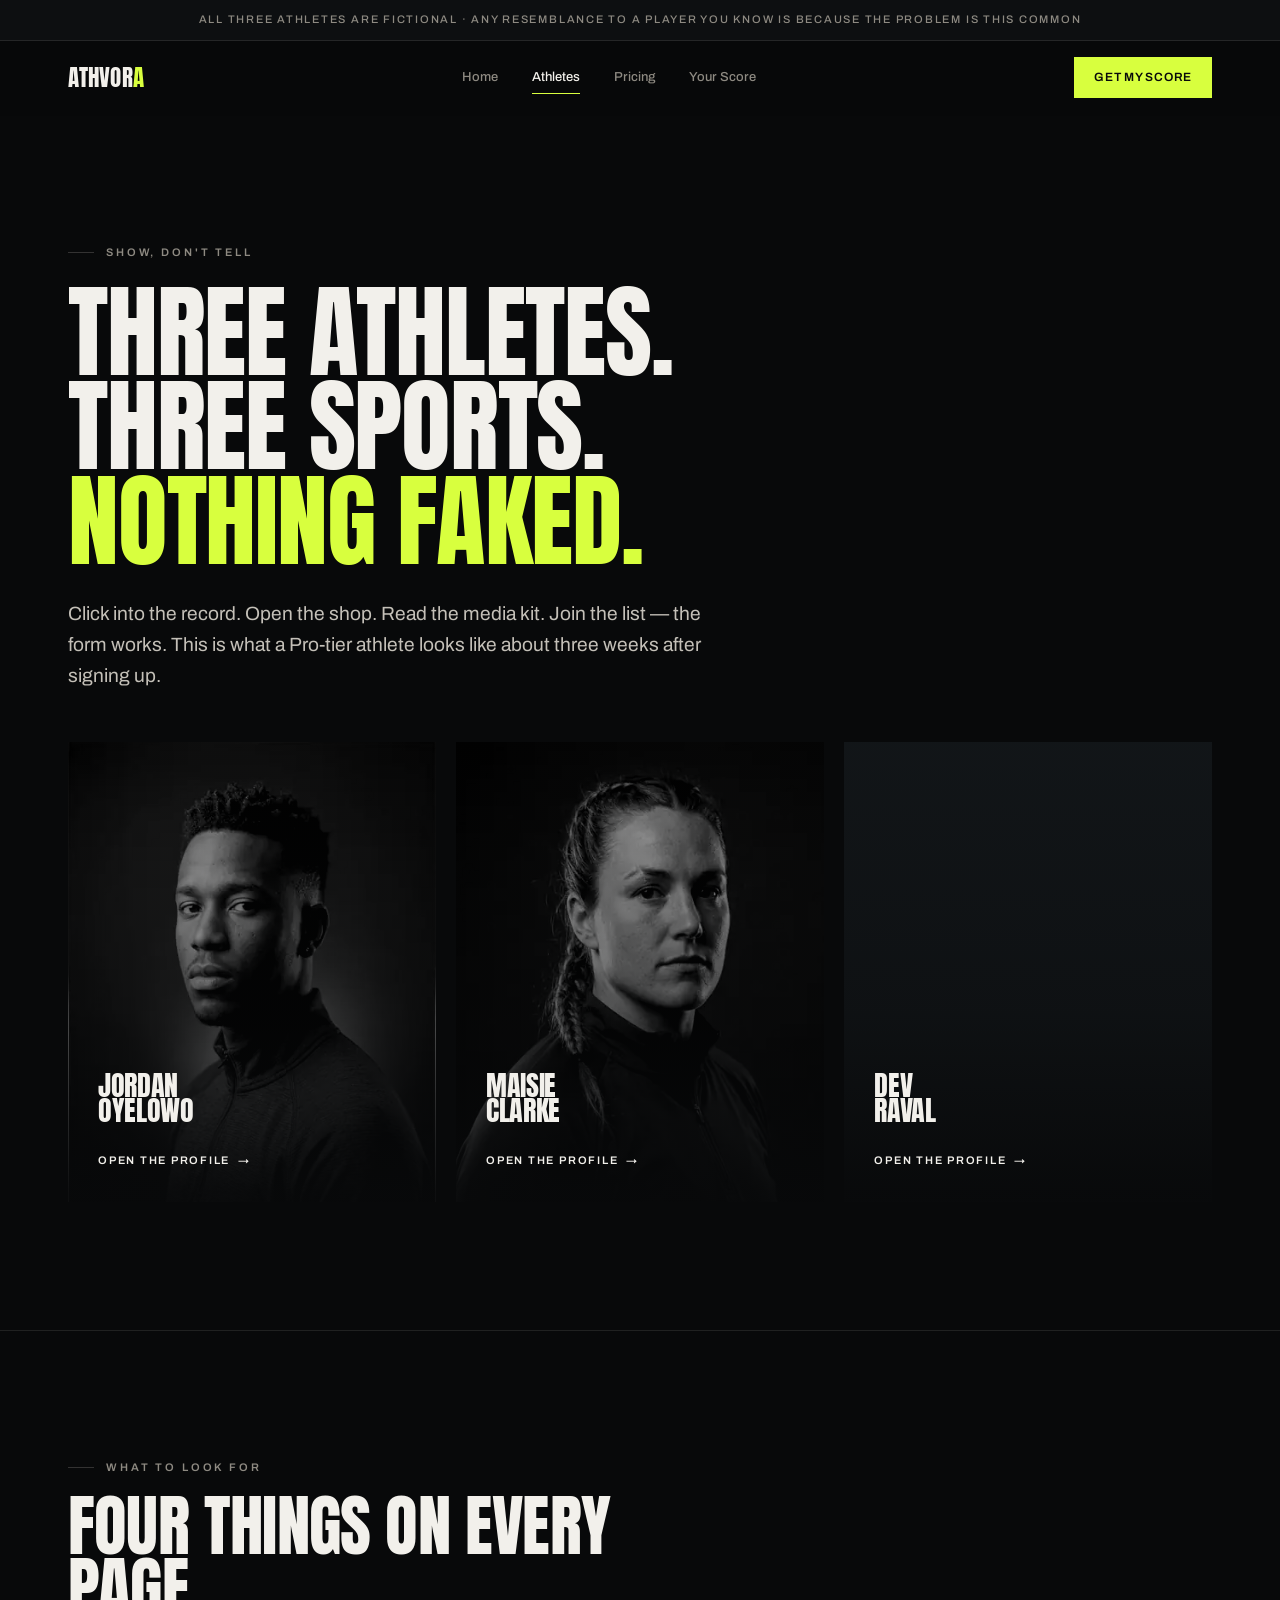
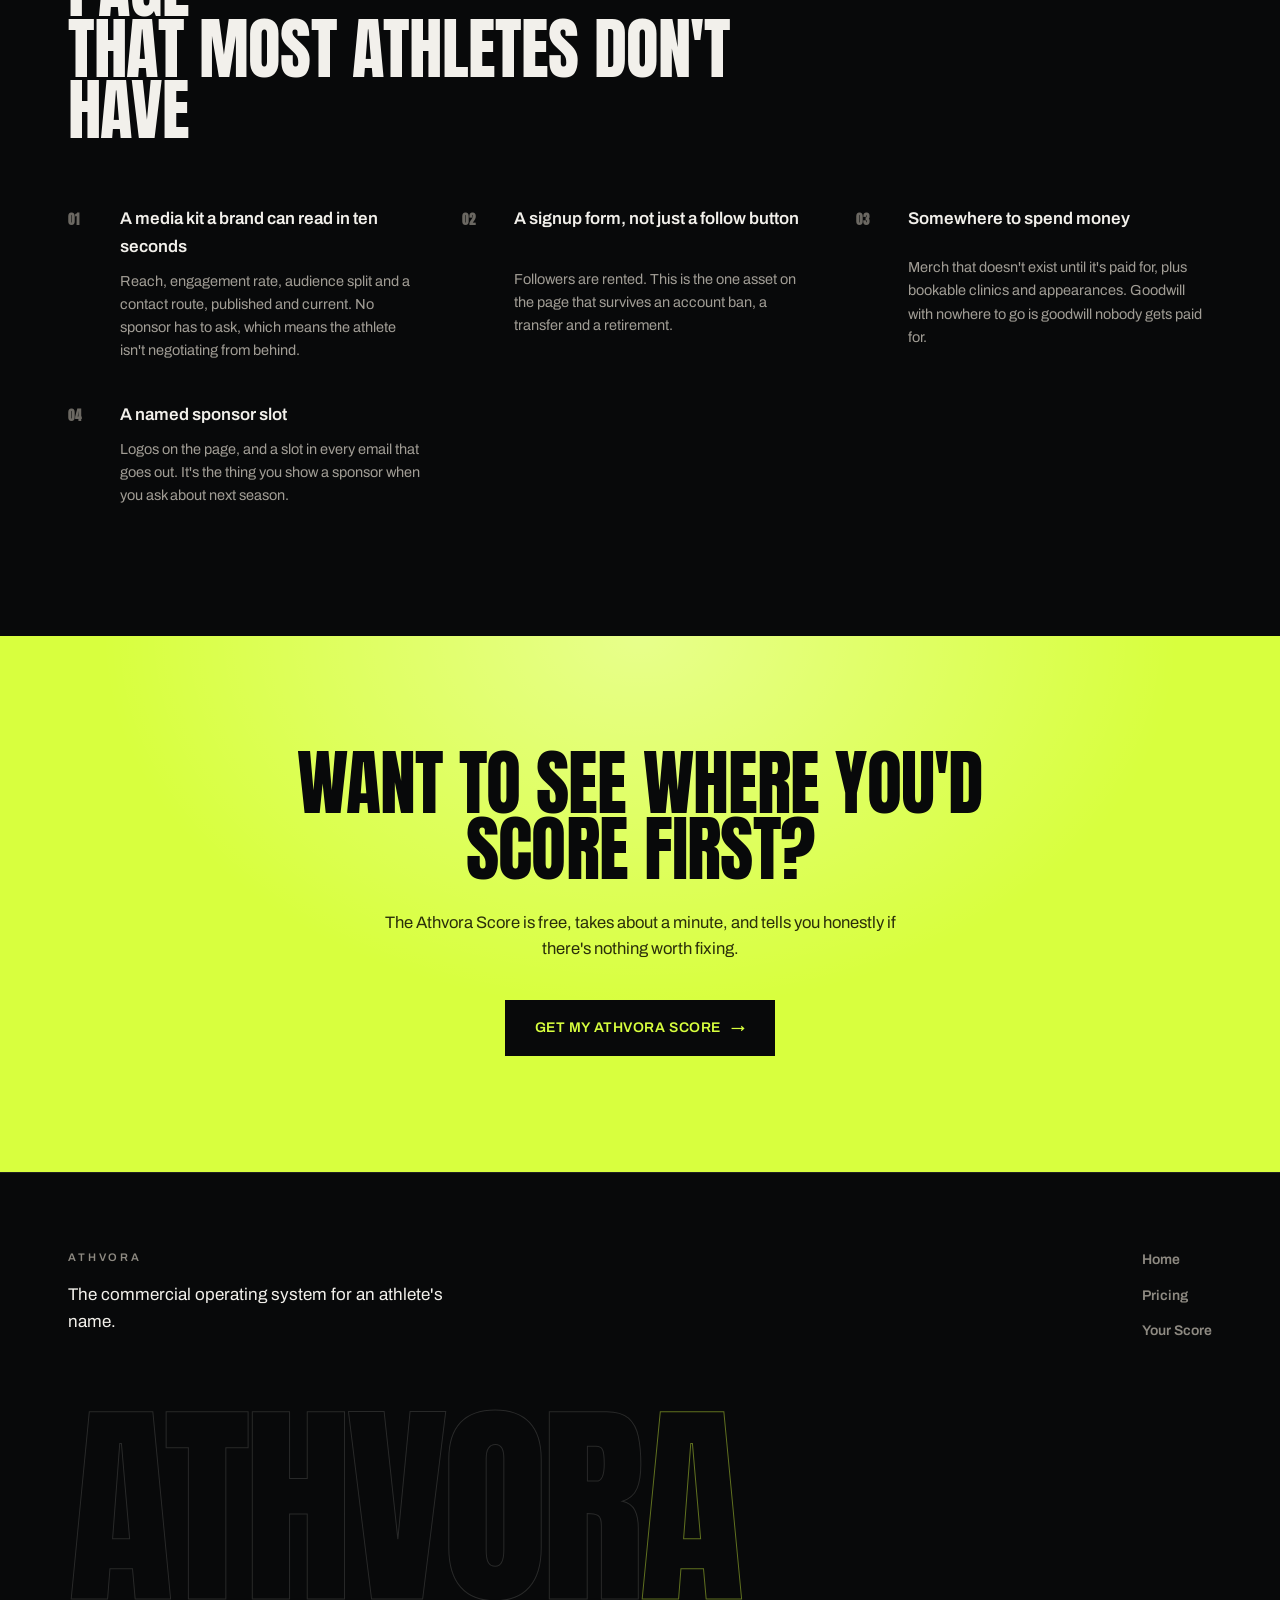
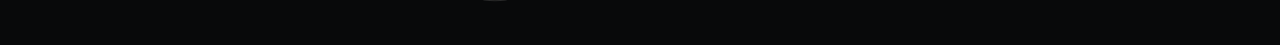
==== commit 943c3c75: "Rebrand demo index, Jordan profile and motion layer to Athvora" ====
--- a/demo/index.html
+++ b/demo/index.html
@@ -3,7 +3,7 @@
 <head>
 <meta charset="utf-8">
 <meta name="viewport" content="width=device-width, initial-scale=1">
-<title>The athletes — Ascendr</title>
+<title>The athletes — Athvora</title>
 <meta name="description" content="Three athletes, three sports, three fully built profiles. Nothing here is a flat mockup.">
 <meta name="theme-color" content="#08090A">
 <link rel="preconnect" href="https://fonts.googleapis.com">
@@ -18,14 +18,14 @@
 
 <nav class="nav">
   <div class="wrap nav-in">
-    <a class="mark" href="../index.html">ASCEND<i>R</i></a>
+    <a class="mark" href="../index.html">ATHVOR<i>A</i></a>
     <div class="nav-links">
       <a href="../index.html">Home</a>
       <a href="index.html" class="on">Athletes</a>
       <a href="../pricing.html">Pricing</a>
-      <a href="../check.html">Brand Check</a>
+      <a href="../check.html">Your Score</a>
     </div>
-    <a class="nav-cta" href="../check.html">Check my brand</a>
+    <a class="nav-cta" href="../check.html">Get my Score</a>
   </div>
 </nav>
 
@@ -96,8 +96,8 @@
 <section class="cta">
   <div class="wrap">
     <h2 data-rv>Want to see where you'd score first?</h2>
-    <p data-rv="0.06">The Brand Check is free, takes about a minute, and tells you honestly if there's nothing worth fixing.</p>
-    <a class="btn" href="../check.html" data-rv="0.12"><span>Run the Brand Check</span><span class="arw">→</span></a>
+    <p data-rv="0.06">The Athvora Score is free, takes about a minute, and tells you honestly if there's nothing worth fixing.</p>
+    <a class="btn" href="../check.html" data-rv="0.12"><span>Get my Athvora Score</span><span class="arw">→</span></a>
   </div>
 </section>
 
@@ -105,16 +105,16 @@
   <div class="wrap">
     <div class="foot-grid">
       <div style="max-width:44ch">
-        <p class="eyebrow nb" style="margin-bottom:14px">Ascendr</p>
-        <p style="font-size:17px">Build your audience. Own your brand.</p>
+        <p class="eyebrow nb" style="margin-bottom:14px">Athvora</p>
+        <p style="font-size:17px">The commercial operating system for an athlete's name.</p>
       </div>
       <div class="foot-links">
         <a href="../index.html" class="tl">Home</a>
         <a href="../pricing.html" class="tl">Pricing</a>
-        <a href="../check.html" class="tl">Brand Check</a>
+        <a href="../check.html" class="tl">Your Score</a>
       </div>
     </div>
-    <div class="foot-mark">ASCEND<i>R</i></div>
+    <div class="foot-mark">ATHVOR<i>A</i></div>
   </div>
 </footer>
 
--- a/assets/style.css
+++ b/assets/style.css
@@ -2,10 +2,19 @@
    ASCENDR — design system
    Dark editorial / cinematic sports campaign.
    Type: Anton (display) · Archivo (UI + body) · Instrument Serif (editorial)
+
+   Four rules learned the hard way on this build:
+   1. CSS never hides or clips content. Reveal states are scoped behind .rv-on,
+      which app.js adds only once it is running.
+   2. No overflow masks on type — a tight line-height clips Anton's ascenders.
+   3. Anything carrying .wrap uses padding-block, never the `padding` shorthand,
+      or it wipes out the horizontal gutter.
+   4. NO fixed, full-viewport mix-blend-mode layer. The film-grain overlay that
+      used to live here wrecked compositing: headlines painted as stale,
+      half-drawn frames. Texture is not worth a broken hero.
    ========================================================================== */
 
 :root{
-  /* ink */
   --ink:#08090A;
   --ink-1:#0D0F11;
   --ink-2:#13171A;
@@ -13,15 +22,11 @@
   --hair:rgba(240,238,233,.10);
   --hair-2:rgba(240,238,233,.18);
 
-  /* paper */
   --paper:#F2F0EB;
-  --paper-2:#E4E0D7;
   --mute:#8E8A82;
   --mute-2:#6B6862;
 
-  /* accent */
   --lime:#D8FF3E;
-  --lime-d:#B9E017;
   --ember:#FF5B2E;
   --mint:#5BE49B;
   --amber:#FFC93F;
@@ -29,8 +34,6 @@
   --max:1240px;
   --gut:clamp(20px,4vw,48px);
 
-  /* type scale */
-  --t-mega:clamp(52px,11.5vw,168px);
   --t-h1:clamp(42px,8vw,110px);
   --t-h2:clamp(32px,5.2vw,74px);
   --t-h3:clamp(24px,3vw,38px);
@@ -41,7 +44,7 @@
 }
 
 *,*::before,*::after{box-sizing:border-box;margin:0;padding:0}
-html{-webkit-text-size-adjust:100%}
+html{-webkit-text-size-adjust:100%;overflow-x:hidden}
 @media (prefers-reduced-motion:no-preference){html{scroll-behavior:smooth}}
 
 body{
@@ -50,7 +53,6 @@
   font-family:'Archivo',system-ui,-apple-system,sans-serif;
   font-size:var(--t-body);
   line-height:1.6;
-  font-weight:400;
   -webkit-font-smoothing:antialiased;
   overflow-x:hidden;
 }
@@ -60,30 +62,15 @@
 ::selection{background:var(--lime);color:var(--ink)}
 
 .wrap{max-width:var(--max);margin:0 auto;padding:0 var(--gut)}
-.wide{max-width:1560px;margin:0 auto;padding:0 var(--gut)}
-
-/* ---------- FILM GRAIN ---------- */
-body::before{
-  content:"";position:fixed;inset:-50%;z-index:9998;pointer-events:none;
-  background-image:url("data:image/svg+xml,%3Csvg xmlns='http://www.w3.org/2000/svg' width='220' height='220'%3E%3Cfilter id='n'%3E%3CfeTurbulence type='fractalNoise' baseFrequency='.85' numOctaves='3' stitchTiles='stitch'/%3E%3CfeColorMatrix type='saturate' values='0'/%3E%3C/filter%3E%3Crect width='220' height='220' filter='url(%23n)' opacity='.55'/%3E%3C/svg%3E");
-  opacity:.048;mix-blend-mode:overlay;
-  animation:grain 6s steps(6) infinite;
-}
-@keyframes grain{
-  0%{transform:translate(0,0)}20%{transform:translate(-3%,2%)}40%{transform:translate(2%,-3%)}
-  60%{transform:translate(-2%,-2%)}80%{transform:translate(3%,1%)}100%{transform:translate(0,0)}
-}
-@media (prefers-reduced-motion:reduce){body::before{animation:none}}
-
-/* ---------- TYPE PRIMITIVES ---------- */
-.d1,.d2,.d3,h1,h2,h3{
+
+/* ---------- TYPE ---------- */
+h1,h2,h3{
   font-family:'Anton','Archivo',sans-serif;font-weight:400;
-  text-transform:uppercase;line-height:.88;letter-spacing:-.012em;
-}
-.d1,h1{font-size:var(--t-h1)}
-.d2,h2{font-size:var(--t-h2)}
-.d3,h3{font-size:var(--t-h3)}
-.mega{font-family:'Anton',sans-serif;font-size:var(--t-mega);line-height:.82;text-transform:uppercase;letter-spacing:-.022em}
+  text-transform:uppercase;line-height:.92;letter-spacing:-.012em;
+}
+h1{font-size:var(--t-h1)}
+h2{font-size:var(--t-h2)}
+h3{font-size:var(--t-h3)}
 
 .ser{font-family:'Instrument Serif',Georgia,serif;font-style:italic;text-transform:none;letter-spacing:-.01em;font-weight:400}
 .lime{color:var(--lime)}
@@ -107,16 +94,10 @@
   overflow:hidden;isolation:isolate;transition:color .4s var(--ease);
 }
 .btn{background:var(--lime);color:var(--ink)}
-.btn::after{
-  content:"";position:absolute;inset:0;z-index:-1;background:var(--paper);
-  transform:translateY(101%);transition:transform .5s var(--ease);
-}
+.btn::after{content:"";position:absolute;inset:0;z-index:-1;background:var(--paper);transform:translateY(101%);transition:transform .5s var(--ease)}
 .btn:hover::after{transform:translateY(0)}
 .ghost{color:var(--paper);border:1px solid var(--hair-2);background:transparent}
-.ghost::after{
-  content:"";position:absolute;inset:0;z-index:-1;background:var(--paper);
-  transform:translateY(101%);transition:transform .5s var(--ease);
-}
+.ghost::after{content:"";position:absolute;inset:0;z-index:-1;background:var(--paper);transform:translateY(101%);transition:transform .5s var(--ease)}
 .ghost:hover{color:var(--ink);border-color:var(--paper)}
 .ghost:hover::after{transform:translateY(0)}
 .btn span,.ghost span{position:relative}
@@ -139,14 +120,14 @@
 /* ---------- NAV ---------- */
 .nav{
   position:sticky;top:0;z-index:100;
-  background:rgba(8,9,10,.55);backdrop-filter:blur(20px) saturate(140%);
-  border-bottom:1px solid transparent;transition:background .4s,border-color .4s,height .4s;
-}
-.nav.stuck{background:rgba(8,9,10,.92);border-bottom-color:var(--hair)}
+  background:rgba(8,9,10,.86);
+  border-bottom:1px solid transparent;transition:background .4s,border-color .4s;
+}
+.nav.stuck{background:rgba(8,9,10,.96);border-bottom-color:var(--hair)}
 .nav-in{display:flex;align-items:center;justify-content:space-between;height:74px;gap:24px}
 .mark{font-family:'Anton',sans-serif;font-size:23px;letter-spacing:.005em;text-transform:uppercase;line-height:1;display:flex;align-items:baseline}
 .mark i{color:var(--lime);font-style:normal}
-.nav-links{display:flex;gap:34px;font-size:13px;font-weight:500;letter-spacing:.02em;color:var(--mute)}
+.nav-links{display:flex;gap:34px;font-size:13px;font-weight:500;color:var(--mute)}
 .nav-links a{position:relative;transition:color .3s}
 .nav-links a::after{content:"";position:absolute;left:0;bottom:-6px;width:100%;height:1px;background:var(--lime);transform:scaleX(0);transform-origin:left;transition:transform .4s var(--ease)}
 .nav-links a:hover,.nav-links a.on{color:var(--paper)}
@@ -158,53 +139,49 @@
 .nav-cta:hover{background:var(--paper);transform:translateY(-2px)}
 
 /* ---------- HERO ---------- */
-.hero{position:relative;min-height:min(94vh,940px);display:flex;align-items:flex-end;overflow:hidden;isolation:isolate}
+.hero{position:relative;min-height:min(84vh,860px);display:flex;align-items:flex-end;overflow:hidden;isolation:isolate}
 .hero-bg{position:absolute;inset:0;z-index:-2;background-image:var(--img-hero);background-size:cover;background-position:center 38%;
-  filter:contrast(1.14) saturate(.72) brightness(.86);
-  animation:kb 26s ease-out forwards;
-}
-@keyframes kb{from{transform:scale(1.14)}to{transform:scale(1)}}
-@media (prefers-reduced-motion:reduce){.hero-bg{animation:none;transform:scale(1)}}
+  filter:contrast(1.2) saturate(.6) brightness(.55);
+}
 .hero-scrim{position:absolute;inset:0;z-index:-1;
   background:
-    radial-gradient(120% 90% at 78% 22%, rgba(216,255,62,.10), transparent 58%),
-    linear-gradient(to top, var(--ink) 4%, rgba(8,9,10,.90) 32%, rgba(8,9,10,.55) 62%, rgba(8,9,10,.72) 100%);
-}
-.hero-in{position:relative;width:100%;padding:150px 0 76px}
+    linear-gradient(97deg, rgba(8,9,10,.97) 0%, rgba(8,9,10,.92) 30%, rgba(8,9,10,.55) 58%, rgba(8,9,10,.30) 80%, rgba(8,9,10,.55) 100%),
+    linear-gradient(to top, #08090A 1%, rgba(8,9,10,.90) 24%, rgba(8,9,10,.52) 62%, rgba(8,9,10,.72) 100%),
+    radial-gradient(110% 80% at 82% 18%, rgba(216,255,62,.12), transparent 55%);
+}
+.hero-in{position:relative;width:100%;
+  padding-left:var(--gut);padding-right:var(--gut);
+  padding-block:clamp(80px,11vh,116px) clamp(48px,7vh,72px);
+}
 .hero h1{max-width:15ch}
-.hero .lede{margin-top:30px}
-.hero-cta{margin-top:40px;display:flex;gap:14px;flex-wrap:wrap}
-.hero-foot{margin-top:44px;padding-top:26px;border-top:1px solid var(--hair);display:flex;gap:38px;flex-wrap:wrap;align-items:baseline}
+.hero .lede{margin-top:28px}
+.hero-cta{margin-top:38px;display:flex;gap:14px;flex-wrap:wrap}
+.hero-foot{margin-top:40px;padding-top:24px;border-top:1px solid var(--hair);display:flex;gap:38px;flex-wrap:wrap;align-items:baseline}
 .hero-foot p{font-size:11px;letter-spacing:.2em;text-transform:uppercase;color:var(--mute-2)}
 
 .pill{
   display:inline-flex;align-items:center;gap:10px;font-size:11px;letter-spacing:.2em;text-transform:uppercase;
   color:var(--paper);border:1px solid var(--hair-2);padding:9px 16px;border-radius:100px;
-  background:rgba(8,9,10,.4);backdrop-filter:blur(8px);margin-bottom:34px;font-weight:500;
-}
-.dot{width:6px;height:6px;border-radius:50%;background:var(--lime);box-shadow:0 0 0 0 rgba(216,255,62,.6);animation:ping 2.4s infinite}
-@keyframes ping{0%{box-shadow:0 0 0 0 rgba(216,255,62,.55)}70%{box-shadow:0 0 0 9px rgba(216,255,62,0)}100%{box-shadow:0 0 0 0 rgba(216,255,62,0)}}
-
-/* masked line reveal */
-.mline{display:block;overflow:hidden}
-.mline>span{display:block;transform:translateY(105%);transition:transform 1.05s var(--ease)}
-.ready .mline>span{transform:translateY(0)}
-.ready .mline:nth-child(2)>span{transition-delay:.1s}
-.ready .mline:nth-child(3)>span{transition-delay:.2s}
-.ready .mline:nth-child(4)>span{transition-delay:.3s}
+  background:rgba(8,9,10,.55);margin-bottom:28px;font-weight:500;
+}
+.dot{width:6px;height:6px;border-radius:50%;background:var(--lime)}
+
+/* Headline lines. No overflow, no mask — app.js fades and lifts each line. */
+.mline{display:block}
+.mline>span{display:block}
 
 /* ---------- SCROLL REVEAL ---------- */
-[data-rv]{opacity:0;transform:translateY(26px);filter:blur(5px);transition:opacity .9s var(--ease),transform .9s var(--ease),filter .9s var(--ease)}
-[data-rv].in{opacity:1;transform:none;filter:none}
-@media (prefers-reduced-motion:reduce){[data-rv]{opacity:1;transform:none;filter:none}}
+/* .rv-on is added by app.js. Without JS, everything is simply visible. */
+[data-rv]{transition:opacity .9s var(--ease),transform .9s var(--ease)}
+.rv-on [data-rv]{opacity:0;transform:translateY(24px)}
+.rv-on [data-rv].in{opacity:1;transform:none}
+@media (prefers-reduced-motion:reduce){.rv-on [data-rv]{opacity:1;transform:none}}
 
 /* ---------- MARQUEE ---------- */
 .mq{border-block:1px solid var(--hair);padding:18px 0;overflow:hidden;white-space:nowrap;background:var(--ink-1)}
 .mq-in{display:inline-block;animation:mq 42s linear infinite;font-size:11.5px;letter-spacing:.28em;text-transform:uppercase;color:var(--mute-2);font-weight:600}
 .mq-in b{color:var(--paper);font-weight:600}
 .mq-in em{color:var(--lime);font-style:normal;padding:0 22px}
-.mq-in span{padding-right:0}
-.mq-in>i{font-style:normal;padding:0 4px}
 @keyframes mq{from{transform:translateX(0)}to{transform:translateX(-50%)}}
 
 /* ---------- SECTIONS ---------- */
@@ -220,14 +197,14 @@
 
 /* ---------- THE BIG STATEMENT ---------- */
 .stmt{padding:clamp(80px,11vw,170px) 0}
-.stmt-q{font-family:'Anton',sans-serif;text-transform:uppercase;font-size:clamp(34px,6.4vw,96px);line-height:.9;letter-spacing:-.02em;max-width:19ch}
-.stmt-q .ser{font-size:1.04em;line-height:.95}
+.stmt-q{font-family:'Anton',sans-serif;text-transform:uppercase;font-size:clamp(34px,6.4vw,96px);line-height:.94;letter-spacing:-.02em;max-width:19ch}
+.stmt-q .ser{font-size:1.04em}
 .stmt-body{margin-top:clamp(34px,4vw,56px);max-width:60ch;font-size:clamp(16.5px,1.25vw,19.5px);color:#3D3B36;line-height:1.68}
 .stmt-body p+p{margin-top:18px}
 .stmt-body strong{color:var(--ink);font-weight:600}
 .rule-num{display:flex;gap:clamp(24px,5vw,80px);flex-wrap:wrap;margin-top:clamp(40px,5vw,70px);padding-top:34px;border-top:1px solid rgba(8,9,10,.16)}
 .rule-num div{min-width:150px}
-.rule-num b{font-family:'Anton',sans-serif;font-size:clamp(38px,4.6vw,64px);line-height:1;display:block;letter-spacing:-.02em}
+.rule-num b{font-family:'Anton',sans-serif;font-size:clamp(38px,4.6vw,64px);line-height:1.04;display:block;letter-spacing:-.02em}
 .rule-num span{display:block;margin-top:10px;font-size:11px;letter-spacing:.18em;text-transform:uppercase;color:var(--mute-2);max-width:22ch}
 
 /* ---------- ATHLETE CARDS ---------- */
@@ -238,27 +215,25 @@
   transform:scale(1.02);transition:transform 1.1s var(--ease),filter .8s var(--ease);
 }
 .ath:hover .ath-img{transform:scale(1.09);filter:grayscale(0) contrast(1.06) brightness(.92)}
-.ath::after{content:"";position:absolute;inset:0;background:linear-gradient(to top,rgba(8,9,10,.95) 2%,rgba(8,9,10,.42) 42%,rgba(8,9,10,.12) 100%);transition:opacity .6s}
+.ath::after{content:"";position:absolute;inset:0;background:linear-gradient(to top,rgba(8,9,10,.95) 2%,rgba(8,9,10,.42) 42%,rgba(8,9,10,.12) 100%)}
 .ath-txt{position:absolute;inset:auto 0 0 0;z-index:2;padding:clamp(20px,2.4vw,30px)}
 .ath-tag{font-size:10px;letter-spacing:.2em;text-transform:uppercase;color:var(--lime);font-weight:600}
 .ath-txt h3{margin-top:12px;font-size:clamp(22px,2.2vw,30px)}
 .ath-txt p{margin-top:12px;font-size:14px;color:#B6B2AA;line-height:1.55;max-width:34ch;
   max-height:0;opacity:0;overflow:hidden;transition:max-height .6s var(--ease),opacity .5s,margin-top .6s}
-.ath:hover .ath-txt p{max-height:110px;opacity:1}
+.ath:hover .ath-txt p{max-height:130px;opacity:1}
 .ath-go{margin-top:16px;display:inline-flex;align-items:center;gap:8px;font-size:11px;letter-spacing:.16em;text-transform:uppercase;color:var(--paper);font-weight:600}
-.ath-go .arw{transition:transform .4s var(--ease)}
 .ath:hover .ath-go .arw{transform:translateX(6px)}
 .ath-img.j{background-image:var(--img-jordan)}
 .ath-img.m{background-image:var(--img-maisie)}
 .ath-img.d{background-image:var(--img-dev)}
 
 /* ---------- MODULE LIST ---------- */
-.mods{display:grid;grid-template-columns:1fr;gap:0;border-top:1px solid var(--hair)}
+.mods{display:grid;grid-template-columns:1fr;border-top:1px solid var(--hair)}
 .mod{
   display:grid;grid-template-columns:70px minmax(0,1.05fr) minmax(0,1.35fr) auto;
   gap:clamp(16px,3vw,44px);align-items:start;
-  padding:clamp(28px,3.4vw,44px) 0;border-bottom:1px solid var(--hair);
-  transition:background .5s var(--ease);position:relative;
+  padding:clamp(28px,3.4vw,44px) 0;border-bottom:1px solid var(--hair);position:relative;
 }
 .mod::before{content:"";position:absolute;left:calc(var(--gut) * -1);right:calc(var(--gut) * -1);top:0;bottom:0;background:var(--ink-1);opacity:0;transition:opacity .5s;z-index:-1}
 .mod:hover::before{opacity:1}
@@ -282,7 +257,7 @@
 .tier.feat{background:var(--ink-2);position:relative}
 .tier.feat::before{content:"";position:absolute;inset:0;border:1px solid rgba(216,255,62,.4);pointer-events:none}
 .tier-tag{font-size:10px;letter-spacing:.2em;text-transform:uppercase;color:var(--lime);font-weight:600}
-.tier-pr{font-family:'Anton',sans-serif;font-size:clamp(40px,4.4vw,60px);line-height:1;margin-top:20px;letter-spacing:-.02em}
+.tier-pr{font-family:'Anton',sans-serif;font-size:clamp(40px,4.4vw,60px);line-height:1.04;margin-top:20px;letter-spacing:-.02em}
 .tier-pr em{font-family:'Archivo',sans-serif;font-style:normal;font-size:14px;font-weight:400;color:var(--mute);letter-spacing:0;text-transform:none;display:block;margin-top:12px}
 .tier-who{margin-top:24px;font-size:15px;font-weight:600;color:var(--paper);line-height:1.5}
 .tier p.tier-b{margin-top:14px;font-size:14.5px;color:#A19D95;line-height:1.62;flex:1}
@@ -293,7 +268,6 @@
 .tbl th{text-align:left;font-size:10.5px;letter-spacing:.2em;text-transform:uppercase;color:var(--mute-2);font-weight:600;padding:0 20px 16px 0;border-bottom:1px solid var(--hair-2)}
 .tbl td{padding:22px 20px 22px 0;border-bottom:1px solid var(--hair);vertical-align:top;color:#AEAAA2;line-height:1.6}
 .tbl td:first-child{color:var(--paper);font-weight:600}
-.tbl tr{transition:background .4s}
 .tbl tr:hover td{color:#C9C5BD}
 .tbl tr.us td{color:var(--paper);background:rgba(216,255,62,.045)}
 .tbl tr.us td:first-child{color:var(--lime)}
@@ -304,7 +278,7 @@
 .six{display:grid;grid-template-columns:repeat(auto-fit,minmax(min(300px,100%),1fr));gap:clamp(28px,3vw,52px)}
 .si{display:grid;grid-template-columns:38px 1fr;gap:6px 14px;align-items:start}
 .si b{font-family:'Anton',sans-serif;font-size:13px;color:var(--mute-2);padding-top:5px;letter-spacing:.06em}
-.si h4{font-size:17px;font-weight:600;letter-spacing:-.005em}
+.si h4{font-size:17px;font-weight:600}
 .si p{grid-column:2;font-size:14.5px;color:#A19D95;line-height:1.6;margin-top:4px}
 
 /* ---------- QUOTE BOX ---------- */
@@ -331,7 +305,7 @@
 .foot-links a:hover{color:var(--paper)}
 .foot-mark{
   font-family:'Anton',sans-serif;text-transform:uppercase;font-size:clamp(64px,17vw,250px);
-  line-height:.8;letter-spacing:-.03em;margin-top:clamp(40px,5vw,70px);
+  line-height:.9;letter-spacing:-.03em;margin-top:clamp(40px,5vw,70px);
   color:transparent;-webkit-text-stroke:1px rgba(240,238,233,.14);white-space:nowrap;
 }
 .foot-mark i{font-style:normal;-webkit-text-stroke:1px rgba(216,255,62,.42)}
@@ -381,8 +355,8 @@
 .pil:last-child{border-bottom:none}
 .ph{display:flex;align-items:center;gap:18px;flex-wrap:wrap}
 .ph b.pn{font-family:'Anton',sans-serif;font-size:12px;color:var(--mute-2);min-width:24px;letter-spacing:.06em}
-.ph h4{flex:1 1 auto;font-size:16.5px;font-weight:600;letter-spacing:-.005em}
-.psc{font-family:'Anton',sans-serif;font-size:17px;min-width:64px;text-align:right;letter-spacing:.01em}
+.ph h4{flex:1 1 auto;font-size:16.5px;font-weight:600}
+.psc{font-family:'Anton',sans-serif;font-size:17px;min-width:64px;text-align:right}
 .pbar{height:5px;background:rgba(240,238,233,.07);margin-top:16px;overflow:hidden}
 .pbar i{display:block;height:100%;width:0;transition:width 1s var(--ease)}
 .ev{margin-top:16px;font-size:14.5px;color:#A19D95;line-height:1.62;border-left:2px solid var(--hair-2);padding-left:16px;max-width:78ch}
@@ -396,13 +370,13 @@
 .rfoot>p{margin-top:14px;color:#A19D95;max-width:66ch;font-size:15px}
 .cost{margin-top:28px;display:grid;grid-template-columns:repeat(auto-fit,minmax(min(180px,100%),1fr));gap:1px;background:var(--hair);border:1px solid var(--hair)}
 .cost div{background:var(--ink);padding:22px 20px}
-.cost b{display:block;font-family:'Anton',sans-serif;font-size:30px;color:var(--lime);line-height:1;letter-spacing:-.015em}
+.cost b{display:block;font-family:'Anton',sans-serif;font-size:30px;color:var(--lime);line-height:1.04;letter-spacing:-.015em}
 .cost span{display:block;font-size:12.5px;color:var(--mute-2);margin-top:10px;line-height:1.45}
 
 /* ==========================================================================
    ATHLETE PROFILE
    ========================================================================== */
-.ap-nav{background:rgba(13,15,17,.92);backdrop-filter:blur(18px);border-bottom:1px solid var(--hair);position:sticky;top:0;z-index:100}
+.ap-nav{background:rgba(13,15,17,.96);border-bottom:1px solid var(--hair);position:sticky;top:0;z-index:100}
 .ap-nav .nav-in{height:70px}
 .ap-mark{font-family:'Anton',sans-serif;font-size:19px;text-transform:uppercase;letter-spacing:.01em;transition:color .3s}
 .ap-crumb{display:flex;align-items:baseline;gap:12px;min-width:0}
@@ -418,7 +392,10 @@
 @media (max-width:640px){.ap-sub-in{gap:16px;font-size:12px}}
 
 .ap-hero{position:relative;overflow:hidden;border-bottom:1px solid var(--hair)}
-.ap-hero-in{position:relative;display:grid;grid-template-columns:1.15fr .85fr;gap:clamp(30px,5vw,70px);align-items:end;padding:clamp(56px,7vw,104px) 0 0}
+.ap-hero-in{position:relative;display:grid;grid-template-columns:1.15fr .85fr;gap:clamp(30px,5vw,70px);align-items:end;
+  padding-left:var(--gut);padding-right:var(--gut);
+  padding-block:clamp(48px,6vw,88px) 0;
+}
 .ap-copy{padding-bottom:clamp(40px,5vw,72px)}
 .ap-pos{font-size:11px;letter-spacing:.22em;text-transform:uppercase;color:var(--lime);font-weight:600}
 .ap-hero h1{margin-top:18px;font-size:clamp(40px,7vw,96px)}
@@ -431,26 +408,26 @@
 }
 .ap-shot::after{content:"";position:absolute;inset:0;background:linear-gradient(to top,rgba(8,9,10,.7),transparent 45%)}
 @media (max-width:800px){
-  .ap-hero-in{grid-template-columns:1fr;padding-top:44px}
+  .ap-hero-in{grid-template-columns:1fr;padding-block-start:40px}
   .ap-shot{order:-1;aspect-ratio:3/2;background-position:center 14%;max-height:340px}
   .ap-copy{padding-bottom:40px}
 }
 
 .stats{display:grid;grid-template-columns:repeat(auto-fit,minmax(min(140px,45%),1fr));gap:1px;background:var(--hair);border-block:1px solid var(--hair)}
 .st{background:var(--ink);padding:clamp(20px,2.4vw,30px) clamp(16px,2vw,24px)}
-.st b{font-family:'Anton',sans-serif;font-size:clamp(28px,3.2vw,44px);display:block;line-height:1;letter-spacing:-.02em}
+.st b{font-family:'Anton',sans-serif;font-size:clamp(28px,3.2vw,44px);display:block;line-height:1.04;letter-spacing:-.02em}
 .st span{font-size:10px;letter-spacing:.16em;text-transform:uppercase;color:var(--mute-2);display:block;margin-top:11px;line-height:1.4}
 
 .prose{max-width:62ch;font-size:clamp(16.5px,1.3vw,19px);color:#B6B2AA;line-height:1.72}
 .prose p+p{margin-top:20px}
 .prose p:first-child::first-letter{
-  font-family:'Anton',sans-serif;float:left;font-size:64px;line-height:.78;
-  padding:6px 14px 0 0;color:var(--lime);
+  font-family:'Anton',sans-serif;float:left;font-size:64px;line-height:.82;
+  padding:8px 14px 0 0;color:var(--lime);
 }
 
 .kit{display:grid;grid-template-columns:repeat(auto-fit,minmax(min(150px,45%),1fr));gap:1px;background:var(--hair);border:1px solid var(--hair)}
 .kit div{background:var(--ink-1);padding:clamp(20px,2.2vw,26px)}
-.kit b{display:block;font-family:'Anton',sans-serif;font-size:clamp(22px,2.4vw,30px);letter-spacing:-.015em;line-height:1}
+.kit b{display:block;font-family:'Anton',sans-serif;font-size:clamp(22px,2.4vw,30px);letter-spacing:-.015em;line-height:1.04}
 .kit span{font-size:10px;letter-spacing:.16em;text-transform:uppercase;color:var(--mute-2);display:block;margin-top:10px}
 
 .sponsors{display:flex;gap:12px;flex-wrap:wrap;margin-top:26px;align-items:center}
@@ -468,7 +445,7 @@
 }
 .item .meta{padding:18px 20px 20px;border-top:1px solid var(--hair)}
 .item .meta b{display:block;font-size:14.5px;font-weight:600;line-height:1.4}
-.item .meta span{display:block;color:var(--lime);font-size:15px;margin-top:9px;font-family:'Anton',sans-serif;letter-spacing:.01em}
+.item .meta span{display:block;color:var(--lime);font-size:15px;margin-top:9px;font-family:'Anton',sans-serif}
 
 .signup{border:1px solid var(--hair);background:var(--ink-1);padding:clamp(26px,3.2vw,42px)}
 .ok{color:var(--mint);font-size:14px;margin-top:16px}
@@ -476,7 +453,7 @@
 /* ---------- RESPONSIVE ---------- */
 @media (max-width:880px){
   .nav-links{display:none}
-  .hero-in{padding:110px 0 56px}
+  .hero-in{padding-block:72px 48px}
 }
 @media (max-width:520px){
   .hero{min-height:auto}
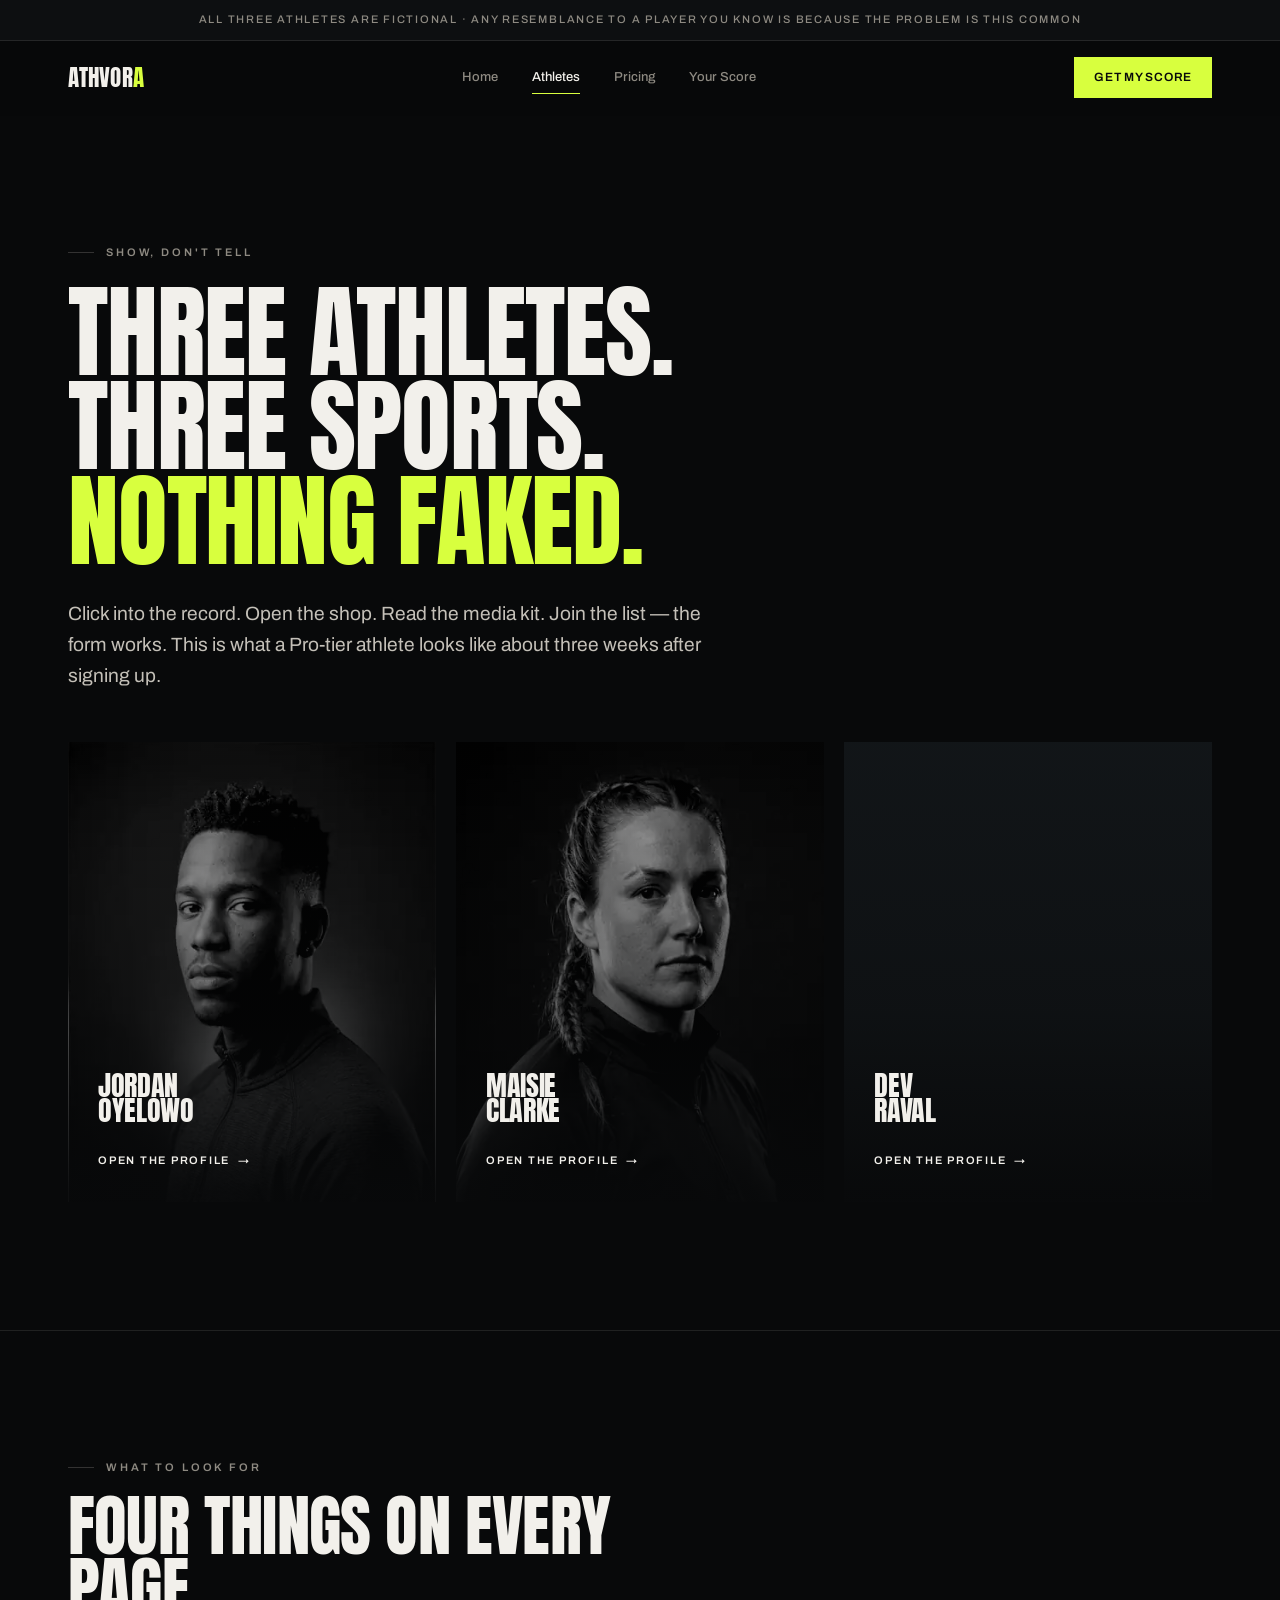
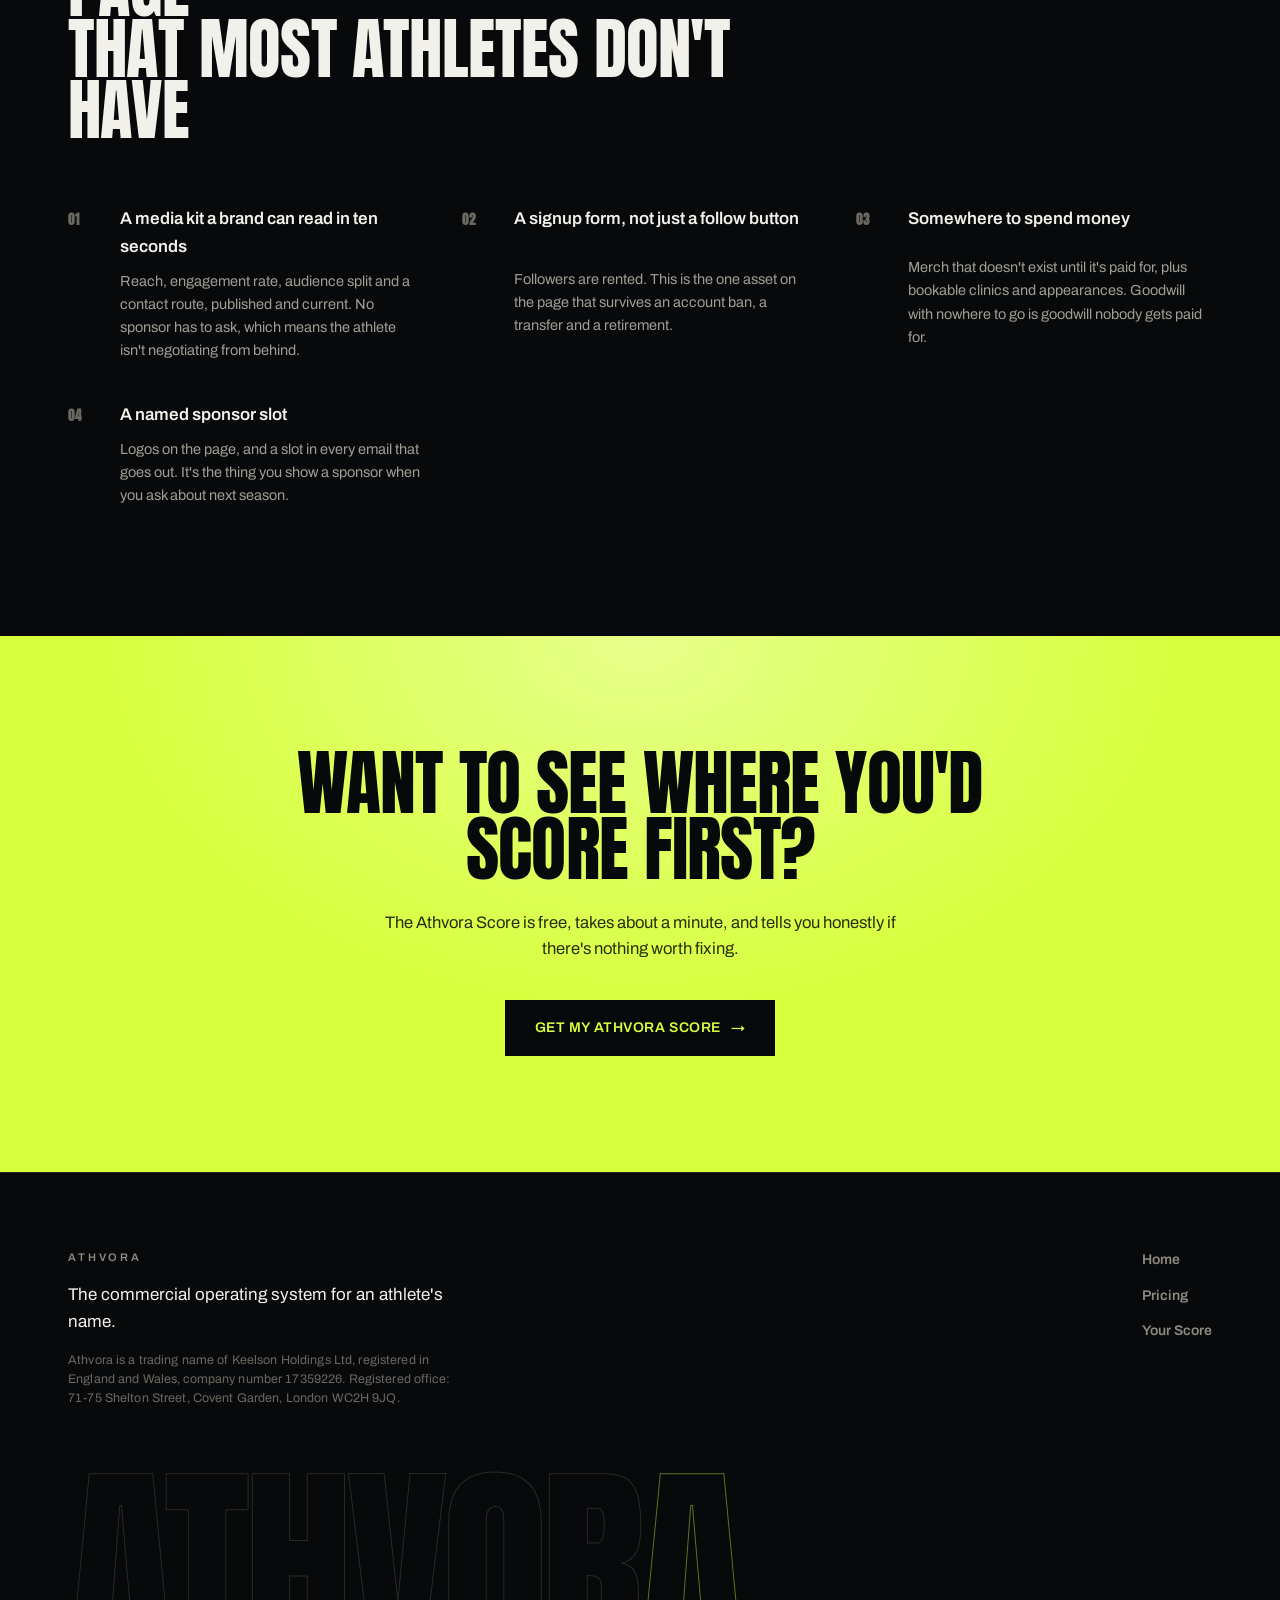
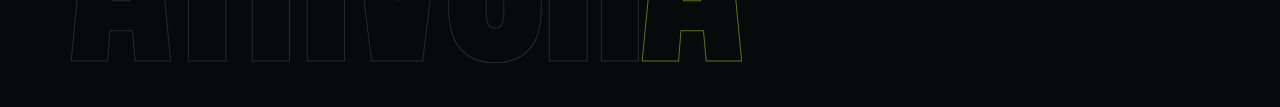
==== commit c41e52a2: "Show Keelson Holdings registered details (Names and Trading Disclosures Regs 2015 reg 24/25)" ====
--- a/demo/index.html
+++ b/demo/index.html
@@ -18,14 +18,14 @@
 
 <nav class="nav">
   <div class="wrap nav-in">
-    <a class="mark" href="../index.html">ATHVOR<i>A</i></a>
+    <a class="mark" href="/">ATHVOR<i>A</i></a>
     <div class="nav-links">
-      <a href="../index.html">Home</a>
-      <a href="index.html" class="on">Athletes</a>
-      <a href="../pricing.html">Pricing</a>
-      <a href="../check.html">Your Score</a>
+      <a href="/">Home</a>
+      <a href="/demo" class="on">Athletes</a>
+      <a href="/pricing">Pricing</a>
+      <a href="/check">Your Score</a>
     </div>
-    <a class="nav-cta" href="../check.html">Get my Score</a>
+    <a class="nav-cta" href="/check">Get my Score</a>
   </div>
 </nav>
 
@@ -47,7 +47,7 @@
 <section class="sec" style="padding-top:0;border-top:none">
   <div class="wrap">
     <div class="roster">
-      <a class="ath" href="jordan-oyelowo.html" data-rv="0.05">
+      <a class="ath" href="/demo/jordan-oyelowo" data-rv="0.05">
         <div class="ath-img j"></div>
         <div class="ath-txt">
           <p class="ath-tag">Football · Championship</p>
@@ -56,7 +56,7 @@
           <span class="ath-go">Open the profile <span class="arw">→</span></span>
         </div>
       </a>
-      <a class="ath" href="maisie-clarke.html" data-rv="0.14">
+      <a class="ath" href="/demo/maisie-clarke" data-rv="0.14">
         <div class="ath-img m"></div>
         <div class="ath-txt">
           <p class="ath-tag">Rugby · Premiership Women's</p>
@@ -65,7 +65,7 @@
           <span class="ath-go">Open the profile <span class="arw">→</span></span>
         </div>
       </a>
-      <a class="ath" href="dev-raval.html" data-rv="0.23">
+      <a class="ath" href="/demo/dev-raval" data-rv="0.23">
         <div class="ath-img d"></div>
         <div class="ath-txt">
           <p class="ath-tag">Cricket · County &amp; The Hundred</p>
@@ -97,7 +97,7 @@
   <div class="wrap">
     <h2 data-rv>Want to see where you'd score first?</h2>
     <p data-rv="0.06">The Athvora Score is free, takes about a minute, and tells you honestly if there's nothing worth fixing.</p>
-    <a class="btn" href="../check.html" data-rv="0.12"><span>Get my Athvora Score</span><span class="arw">→</span></a>
+    <a class="btn" href="/check" data-rv="0.12"><span>Get my Athvora Score</span><span class="arw">→</span></a>
   </div>
 </section>
 
@@ -107,11 +107,12 @@
       <div style="max-width:44ch">
         <p class="eyebrow nb" style="margin-bottom:14px">Athvora</p>
         <p style="font-size:17px">The commercial operating system for an athlete's name.</p>
+        <p class="tiny" style="margin-top:16px">Athvora is a trading name of Keelson Holdings Ltd, registered in England and Wales, company number 17359226. Registered office: 71-75 Shelton Street, Covent Garden, London WC2H 9JQ.</p>
       </div>
       <div class="foot-links">
-        <a href="../index.html" class="tl">Home</a>
-        <a href="../pricing.html" class="tl">Pricing</a>
-        <a href="../check.html" class="tl">Your Score</a>
+        <a href="/" class="tl">Home</a>
+        <a href="/pricing" class="tl">Pricing</a>
+        <a href="/check" class="tl">Your Score</a>
       </div>
     </div>
     <div class="foot-mark">ATHVOR<i>A</i></div>
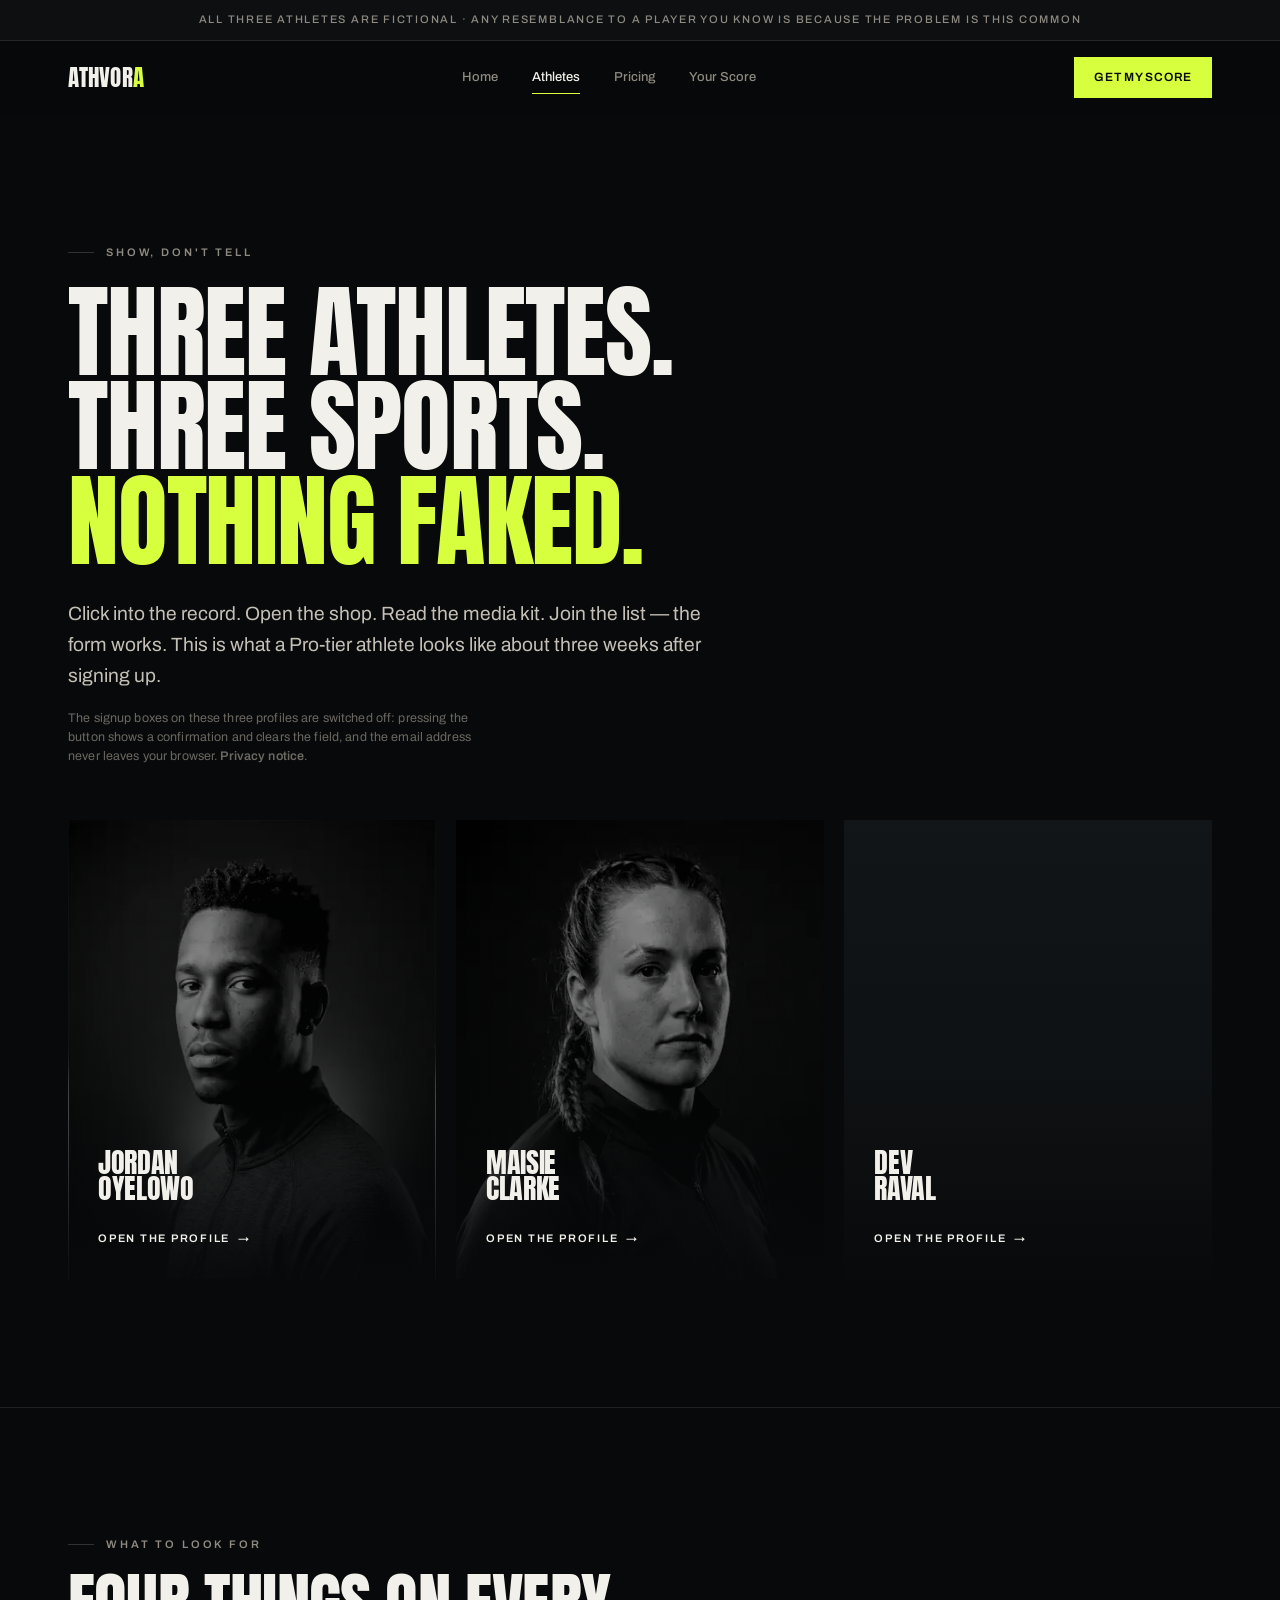
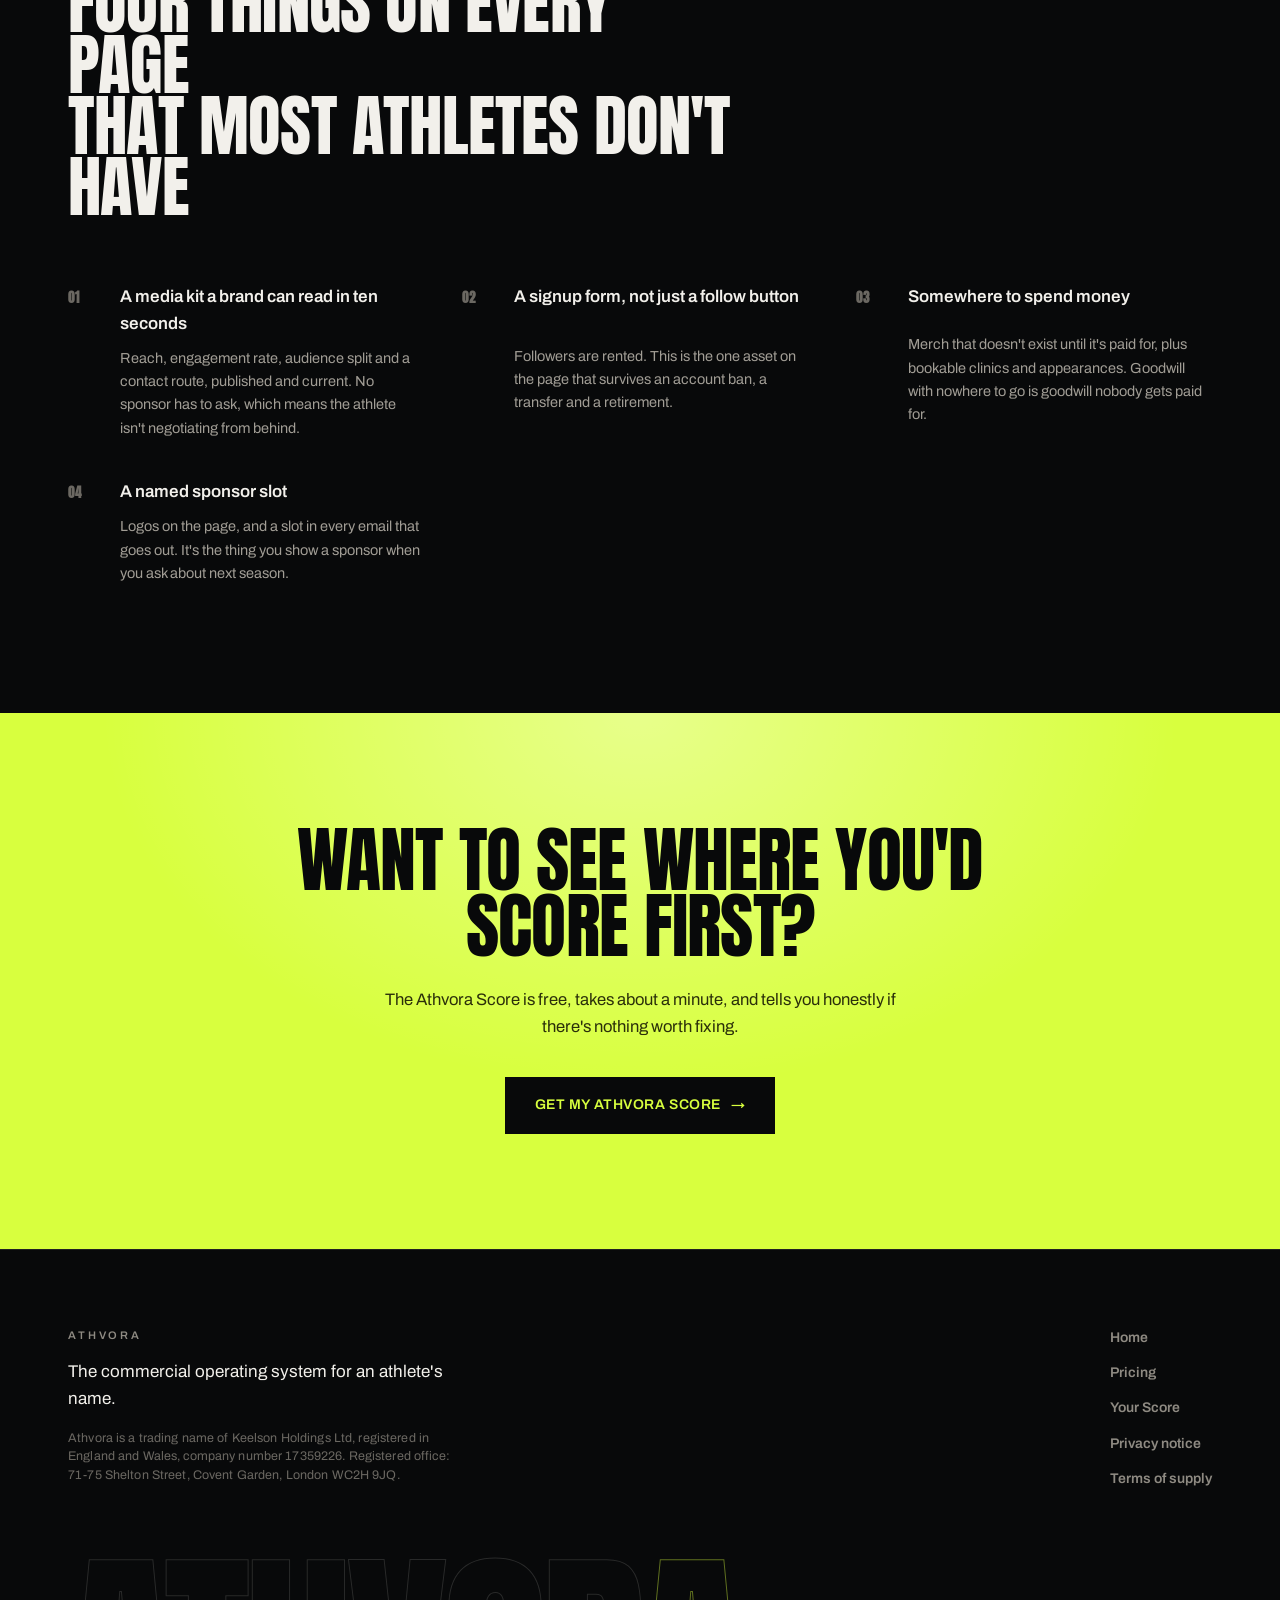
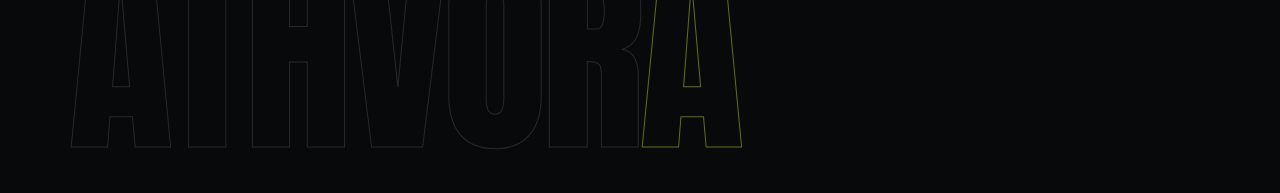
==== commit 09eb537f: "Add privacy notice (Art 13 UK GDPR) and link it from every page" ====
--- a/demo/index.html
+++ b/demo/index.html
@@ -41,6 +41,7 @@
       Click into the record. Open the shop. Read the media kit. Join the list — the form works.
       This is what a Pro-tier athlete looks like about three weeks after signing up.
     </p>
+    <p class="tiny" data-rv="0.5" style="margin-top:18px;max-width:60ch">The signup boxes on these three profiles are switched off: pressing the button shows a confirmation and clears the field, and the email address never leaves your browser. <a href="/privacy" class="tl">Privacy notice</a>.</p>
   </div>
 </header>
 
@@ -113,6 +114,8 @@
         <a href="/" class="tl">Home</a>
         <a href="/pricing" class="tl">Pricing</a>
         <a href="/check" class="tl">Your Score</a>
+        <a href="/privacy" class="tl">Privacy notice</a>
+        <a href="/terms" class="tl">Terms of supply</a>
       </div>
     </div>
     <div class="foot-mark">ATHVOR<i>A</i></div>
